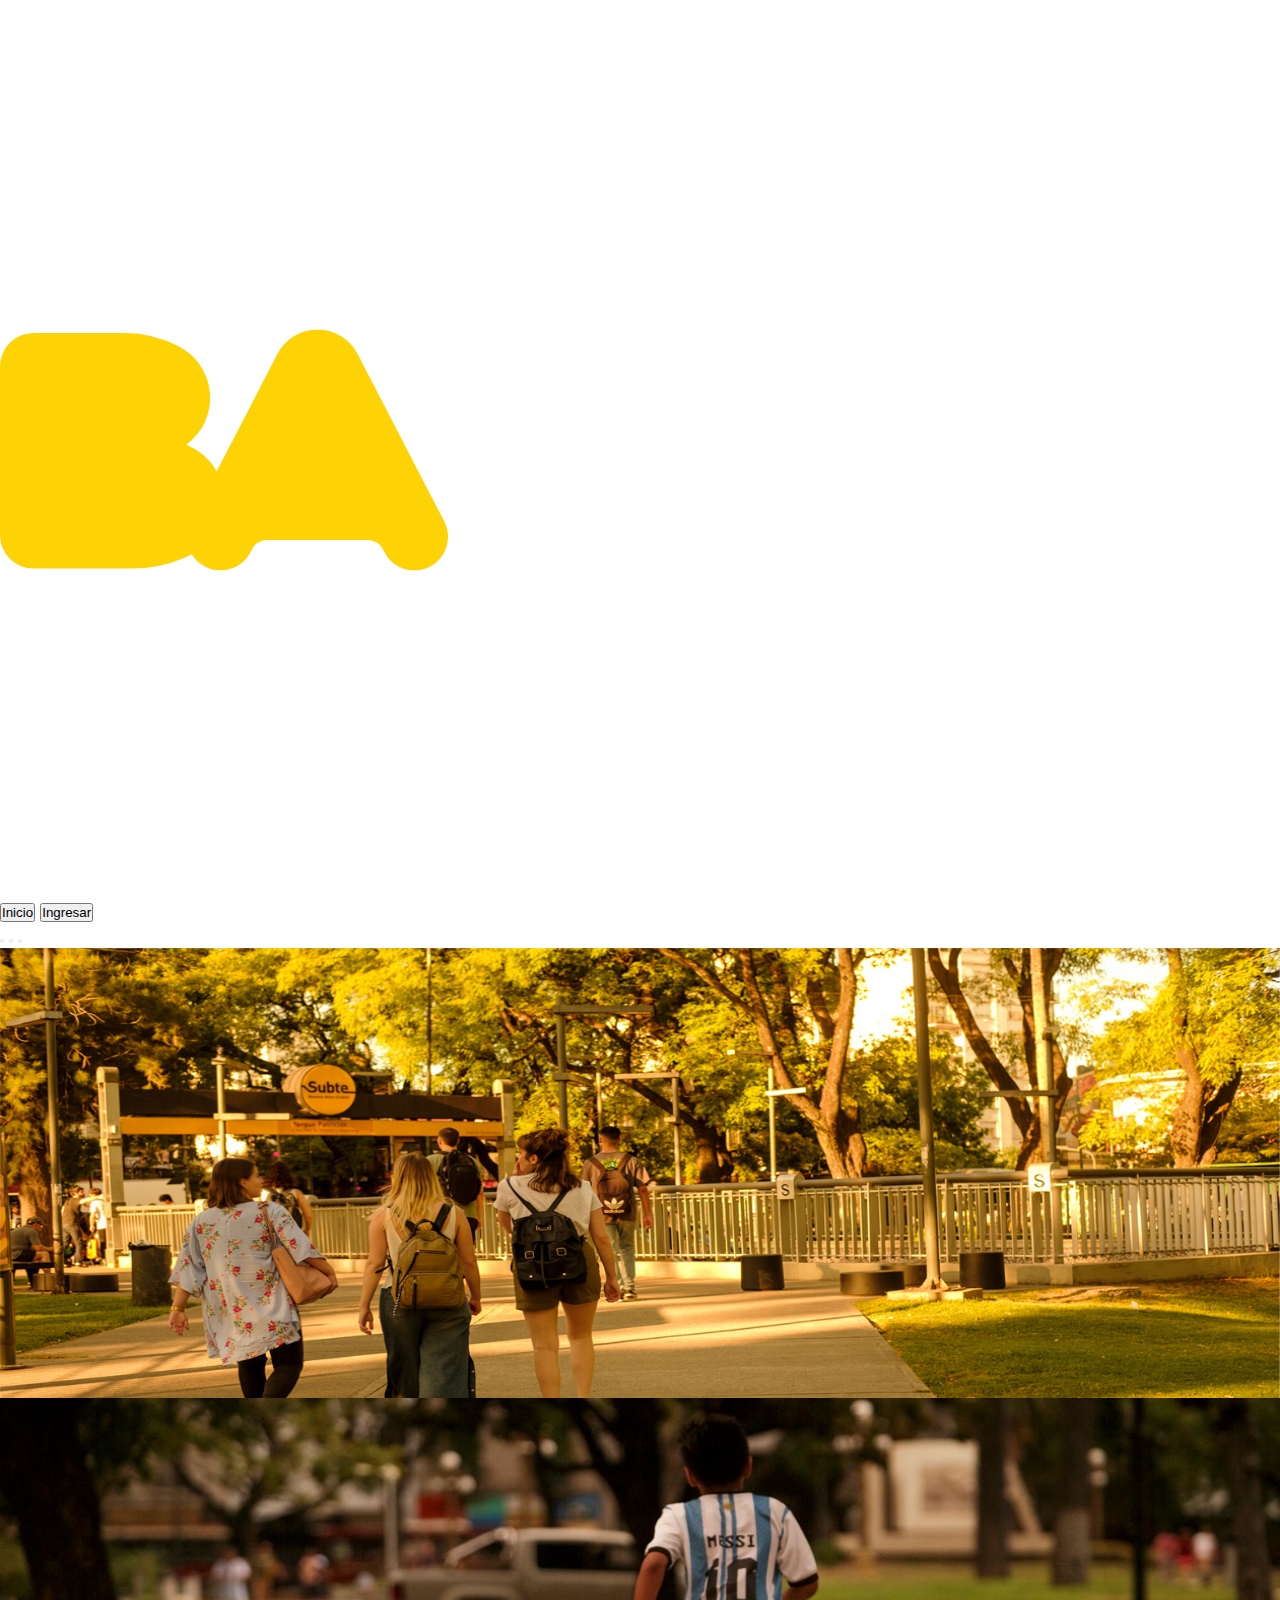
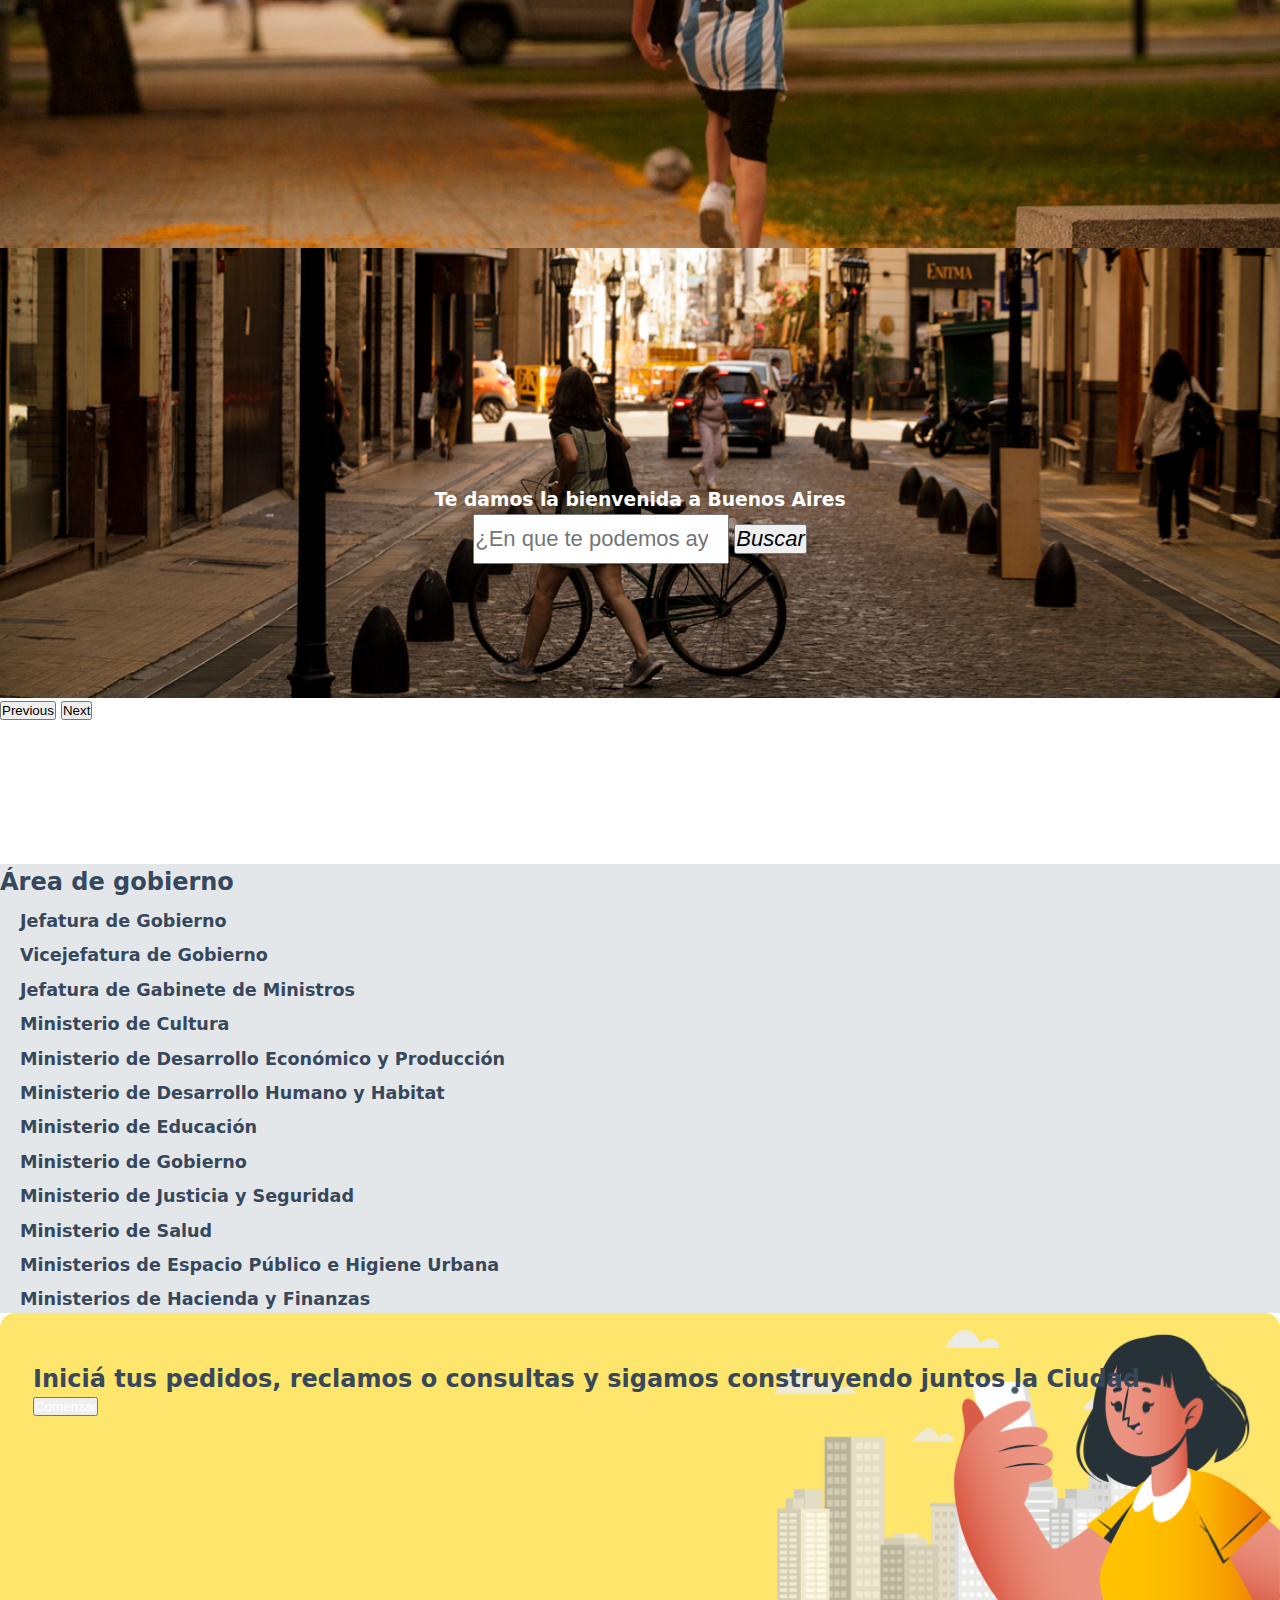
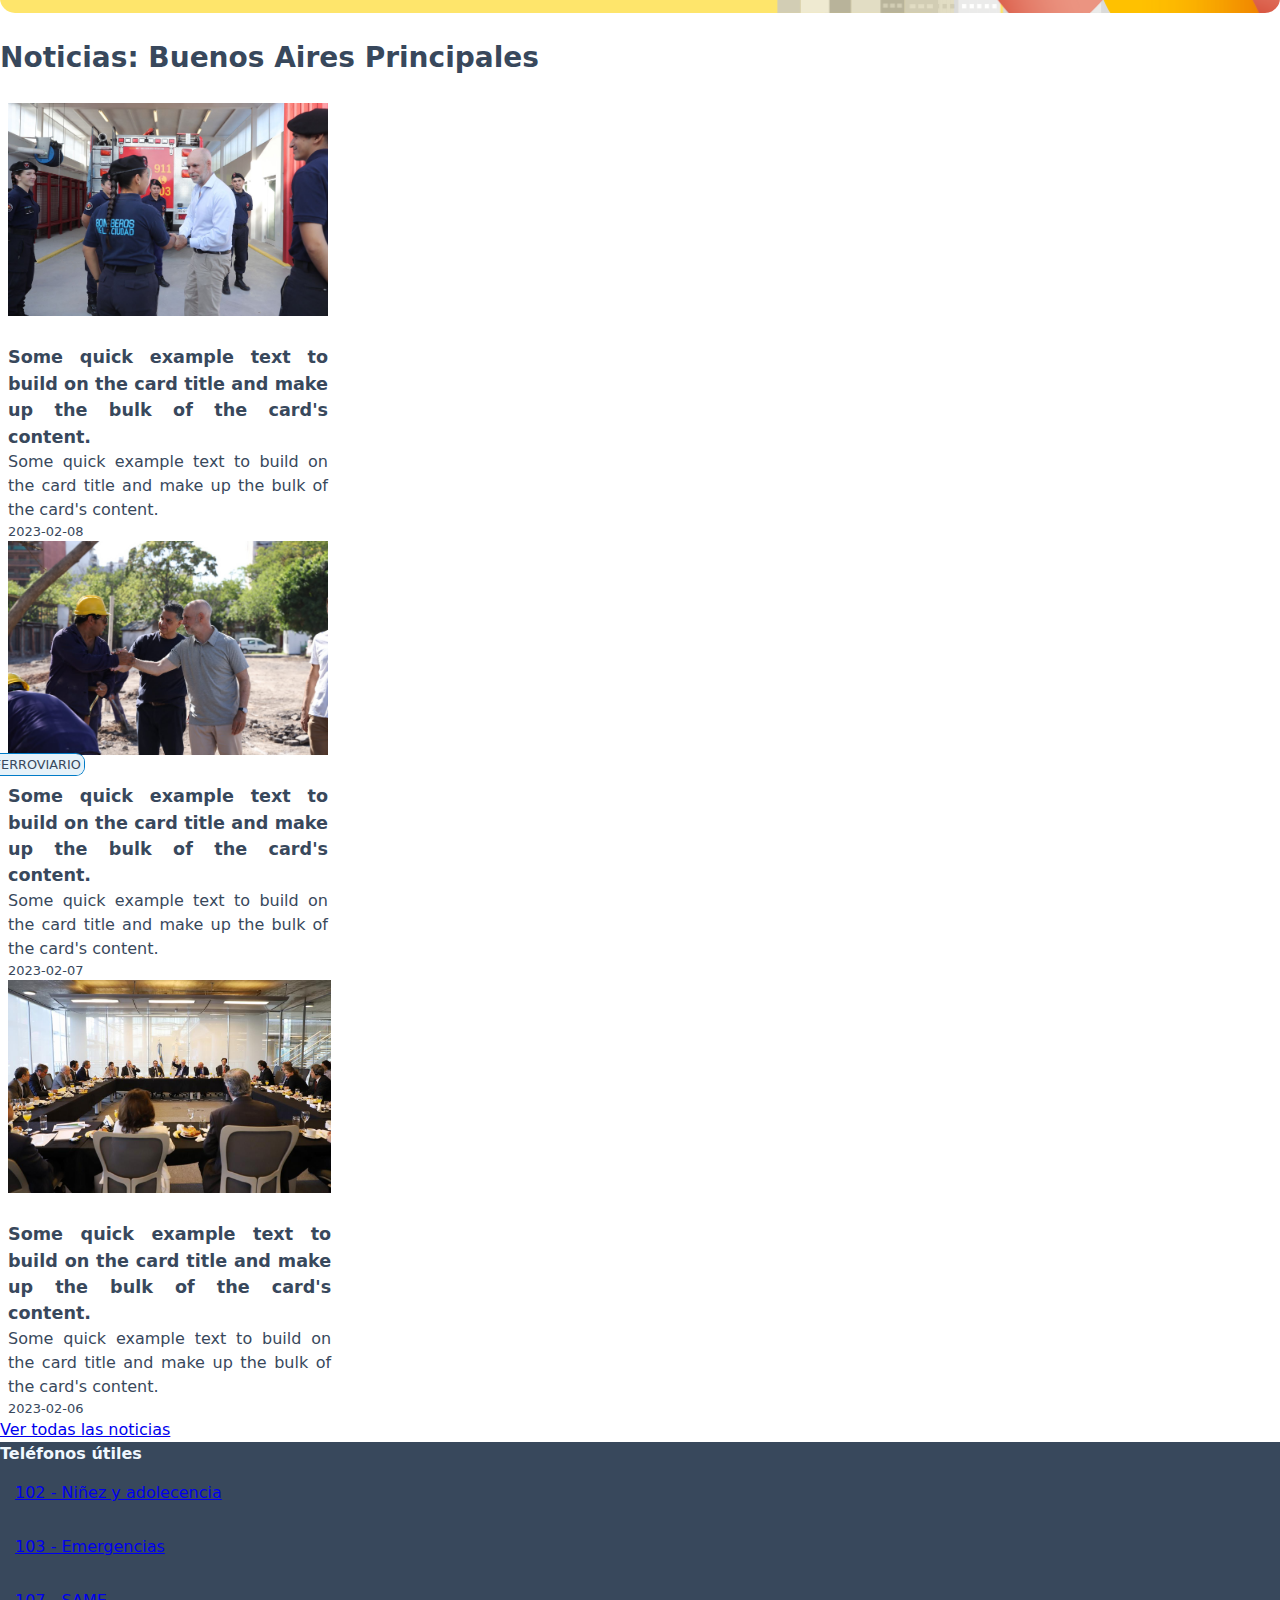
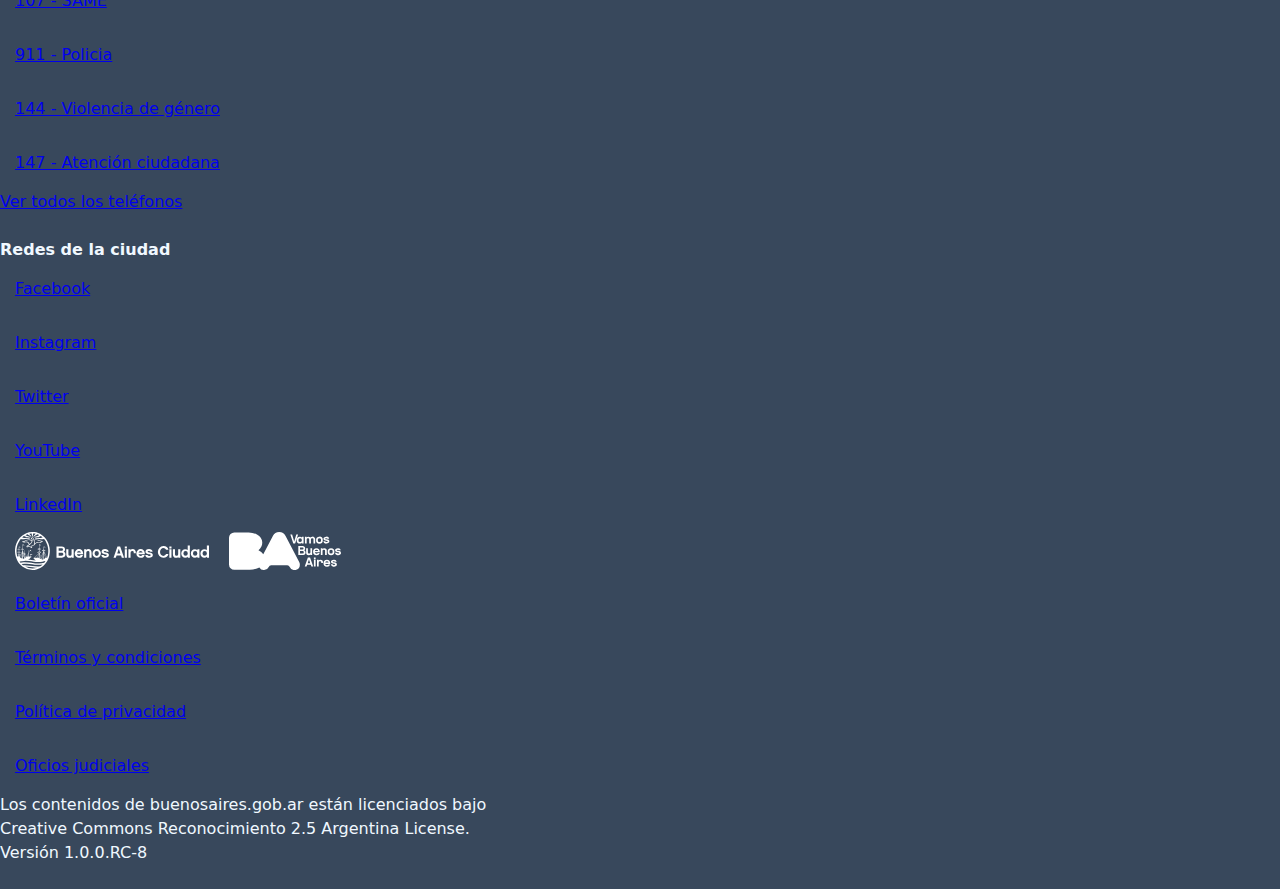
==== index.html @ ead06ec8 "TP GRUPAL" ====
<head>
  <meta charset="UTF-8">
  <meta http-equiv="X-UA-Compatible" content="IE=edge">
  <meta name="viewport" content="width=device-width, initial-scale=1.0">
  <link rel="icon" type="image/x-icon" href="img/favicon.ico">


  <link href="css/styles.css" rel="stylesheet">

  <title>Buenos Aires Ciudad</title>


  <link href="https://cdn.jsdelivr.net/npm/bootstrap@5.3.0-alpha1/dist/css/bootstrap.min.css" rel="stylesheet"
    integrity="sha384-GLhlTQ8iRABdZLl6O3oVMWSktQOp6b7In1Zl3/Jr59b6EGGoI1aFkw7cmDA6j6gD" crossorigin="anonymous">

  <header>
    <div class="box-slider-fotos">

    </div>
  </header>

<body>
  <section>
    <div>
      <!-- 1 - /* INICIO  NAV */  -->

      <nav class="navbar navbar-light bg-light">
        <a class="navbar-brand" href="#">
          <img src="img/BA-logo-color.svg" width="35%" height="100%" class="d-inline-block align-top" alt="">

        </a>
        <form class="form-inline">
          <button class="btn btn-primary" type="button">Inicio</button>
          <button class="btn btn-light" type="button">Ingresar</button>
        </form>
      </nav>


      <!-- 1 - /* FIN  NAV */  -->
    </div>
    <!-- 2 - /* INICIO  SLIDER */  -->
    <div id="encabezado">
      <!-- /* Inicio Logo */ -->
      <div id="myCarousel" class="carousel slide" data-bs-ride="carousel">
        <div class="carousel-indicators">
          <button type="button" data-bs-target="#myCarousel" data-bs-slide-to="0" class="active" aria-current="true"
            aria-label="Slide 1"></button>
          <button type="button" data-bs-target="#myCarousel" data-bs-slide-to="1" aria-label="Slide 2"></button>
          <button type="button" data-bs-target="#myCarousel" data-bs-slide-to="2" aria-label="Slide 3"></button>
        </div>
        <div class="carousel-inner">
          <div class="carousel-item active">

            <img class="bd-placeholder-img" width="100%" height="100%" src="./img/imagen_9.jpg" alt=""
              aria-hidden="true" focusable="false">
          </div>
          <div class="carousel-item">
            <img class="bd-placeholder-img" width="100%" height="100%" src="./img/imagen_11.jpg" alt=""
              aria-hidden="true" focusable="false">
          </div>
          <div class="carousel-item">
            <img class="bd-placeholder-img" width="100%" height="100%" src="./img/imagen_12.png" alt=""
              aria-hidden="true" focusable="false">
          </div>
        </div>
        <button class="carousel-control-prev" type="button" data-bs-target="#myCarousel" data-bs-slide="prev">
          <span class="carousel-control-prev-icon" aria-hidden="true"></span>
          <span class="visually-hidden">Previous</span>
        </button>
        <button class="carousel-control-next" type="button" data-bs-target="#myCarousel" data-bs-slide="next">
          <span class="carousel-control-next-icon" aria-hidden="true"></span>
          <span class="visually-hidden">Next</span>
        </button>
      </div>


      <!-- /* Fin Logo */ -->
      <!-- /* Inicio Buscador */ -->
      <div class="contenedor1" id="mostrar">
        <div class="col-md-5">
          <h3 style=" color:white">Te damos la bienvenida a Buenos Aires</h3>
          <div class="input-group">

            <input type="search" class="form-control rounded" style="font-size: 22px"
              placeholder="¿En que te podemos ayudar? " aria-label="Search" aria-describedby="search-addon" />
            <button style="font-size: 22px" id="search-button" type="button"
              class="btn btn-warning btn-rounded"><i>Buscar</i>
          </div>
        </div>

      </div>

      <!-- /* Fin Buscador */ -->
    </div>
  </section>
  <!-- 2 - /* FIN  SLIDER */  -->


  <!-- 3 - /* INICIO  TRAMITES */  -->
  <!-- 3 - /* FIN  TRAMITES */  -->


  <!-- 4 - /* INICIO area de gobierno */  -->


  <section id="area-de-gobierno">
    <div class="container py-5">
      <h2 class="mb-4">Área de gobierno</h2>
      <div class="row">
        <div class="col-md-6 col-lg-4 mb-3">
          <a class="card h-100 a_areadegobierno" href="https://buenosaires.gob.ar/jefedegobierno">
            <div class="card-body div_areadegobierno">
              <h4 class="card-title h4_areadegobierno">Jefatura de Gobierno</h4>
            </div>
          </a>
        </div>
        <div class="col-md-6 col-lg-4 mb-3">
          <a class="card h-100 a_areadegobierno">
            <div class="card-body div_areadegobierno">
              <h4 class="card-title h4_areadegobierno">Vicejefatura de Gobierno</h4>
            </div>
          </a>
        </div>
        <div class="col-md-6 col-lg-4 mb-3">
          <a class="card h-100 a_areadegobierno">
            <div class="card-body div_areadegobierno">
              <h4 class="card-title h4_areadegobierno">Jefatura de Gabinete de Ministros</h4>
            </div>
          </a>
        </div>
        <div class="col-md-6 col-lg-4 mb-3">
          <a class="card h-100 a_areadegobierno">
            <div class="card-body div_areadegobierno">
              <h4 class="card-title h4_areadegobierno">Ministerio de Cultura</h4>
            </div>
          </a>
        </div>
        <div class="col-md-6 col-lg-4 mb-3">
          <a class="card h-100 a_areadegobierno">
            <div class="card-body div_areadegobierno">
              <h4 class="card-title h4_areadegobierno">Ministerio de Desarrollo Económico y Producción</h4>
            </div>
          </a>
        </div>
        <div class="col-md-6 col-lg-4 mb-3">
          <a class="card h-100 a_areadegobierno">
            <div class="card-body div_areadegobierno">
              <h4 class="card-title h4_areadegobierno">Ministerio de Desarrollo Humano y Habitat</h4>
            </div>
          </a>
        </div>
        <div class="col-md-6 col-lg-4 mb-3">
          <a class="card h-100 a_areadegobierno">
            <div class="card-body div_areadegobierno">
              <h4 class="card-title h4_areadegobierno">Ministerio de Educación</h4>
            </div>
          </a>
        </div>
        <div class="col-md-6 col-lg-4 mb-3">
          <a class="card h-100 a_areadegobierno">
            <div class="card-body div_areadegobierno">
              <h4 class="card-title h4_areadegobierno">Ministerio de Gobierno</h4>
            </div>
          </a>
        </div>
        <div class="col-md-6 col-lg-4 mb-3">
          <a class="card h-100 a_areadegobierno">
            <div class="card-body div_areadegobierno">
              <h4 class="card-title h4_areadegobierno">Ministerio de Justicia y Seguridad</h4>
            </div>
          </a>
        </div>
        <div class="col-md-6 col-lg-4 mb-3">
          <a class="card h-100 a_areadegobierno">
            <div class="card-body div_areadegobierno">
              <h4 class="card-title h4_areadegobierno">Ministerio de Salud</h4>
            </div>
          </a>
        </div>
        <div class="col-md-6 col-lg-4 mb-3">
          <a class="card h-100 a_areadegobierno">
            <div class="card-body div_areadegobierno">
              <h4 class="card-title h4_areadegobierno">Ministerios de Espacio Público e Higiene Urbana</h4>
            </div>
          </a>
        </div>
        <div class="col-md-6 col-lg-4 mb-3">
          <a class="card h-100 a_areadegobierno">
            <div class="card-body div_areadegobierno">
              <h4 class="card-title h4_areadegobierno">Ministerios de Hacienda y Finanzas</h4>
            </div>
          </a>
        </div>
      </div>
    </div>
  </section>

  <!-- 4 - /* FIN area de gobierno */  -->


  <!-- 5 - /* INICIO  Publicidad */  -->
  <section class="bg-white">

    <div class="container-md py-5 container-fluid container-lg container-ms container-xl">

      <div class="publiciddad_banner">
        <div class="publiciddad_row">
          <div class="col-lg-6">

            <h2 class="mb-4">Iniciá tus pedidos, reclamos o consultas y sigamos construyendo juntos la Ciudad</h2>
            <div class="col-sm-2">
              <button class="btn btn-secondary btn-lg"><a class="publicidad_a" _ngcontent-qyy-c17=""
                  href="https://gestioncolaborativa.buenosaires.gob.ar/prestaciones"
                  rel="noopener noreferrer">Comenzar</a></button>

            </div>
          </div>


          <div></div>

        </div>

      </div>
    </div>

  </section>
  <!-- 5 - /* FIN  Publicidad */  -->

  <!-- 6 - /* INICIO  NOTICIAS */  -->
  <section>
    <div class="container text-center">
      <h2 class="title-noticia">Noticias: Buenos Aires Principales</h2>
      <div class="row align-items-start">
        <div class="card" style="width: 20rem;">
          <img src="./img/img1.jpeg" class="card-img-top" alt="...">
          <div class="card-body ">
            <span class="span">seguridad</span>
            <h4 class="card-title">Some quick example text to build on the card title and make up the bulk of the card's
              content.</h4>
            <p class="card-text">Some quick example text to build on the card title and make up the bulk of the card's
              content.</p>
            <div class="card-footer">
              2023-02-08
            </div>
          </div>
        </div>

        <div class="card" style="width: 20rem;">
          <img src="./img/img2.jpeg" class="card-img-top" alt="...">
          <div class="card-body">
            <span class="span parque">parque ferroviario</span>
            <h4 class="card-title">Some quick example text to build on the card title and make up the bulk of the card's
              content.</h4>
            <p class="card-text">Some quick example text to build on the card title and make up the bulk of the card's
              content.</p>
            <div class="card-footer">
              2023-02-07
            </div>
          </div>
        </div>

        <div class="card" style="width: 20.2rem;">
          <img src="./img/img3.jpeg" class="card-img-top" alt="...">
          <div class="card-body">
            <span class="span">actividades</span>
            <h4 class="card-title">Some quick example text to build on the card title and make up the bulk of the card's
              content.</h4>
            <p class="card-text">Some quick example text to build on the card title and make up the bulk of the card's
              content.</p>
            <div class="card-footer">
              2023-02-06
            </div>
          </div>
        </div>
        <a href="http://">Ver todas las noticias</a>
      </div>
    </div>

  </section>
  <!-- 6 - /* FIN  NOTICIAS */  -->

  <!-- 7 - /* INICIO  FOOTER */  -->

  <footer>
    <div class="footer">
      <section>
        <div class="container-fluid">
          <div class="row">
            <div class="col-xs-12 col-md-6 col-lg-4">
              <h4>Teléfonos útiles</h4>
            </div>
          </div>
          <nav aria-label="breadcrumb">
            <ol class="breadcrumb">
              <li class="breadcrumb-divider: none ;"><a href="#">102 - Niñez y adolecencia</a></li>
              <li class="breadcrumb-divider: none ;"><a href="#">103 - Emergencias</a></li>
              <li class="breadcrumb-divider: none ;"><a href="#">107 - SAME</a></li>
              <li class="breadcrumb-divider: none ;"><a href="#">911 - Policia</a></li>
              <li class="breadcrumb-divider: none ;"><a href="#">144 - Violencia de género</a></li>
              <li class="breadcrumb-divider: none ;"><a href="#">147 - Atención ciudadana</a></li>
            </ol>
          </nav>
          <a href="/inicio/telefonos"> Ver todos los teléfonos </a>
      </section><br>
      <section>
        <div class="container-fluid">
          <div class="row">
            <div class="col-xs-12 col-md-6 col-lg-4">
              <h4>Redes de la ciudad</h4>
            </div>
          </div>

          <ul class="list-inline">
            <li class="list-inline-item"><a class="ml-1" href="https://www.facebook.com/GCBA">Facebook</a></li>
            <li class="list-inline-item"><a class="ml-1" href="https://www.instagram.com/buenosaires">Instagram</a></li>
            <li class="list-inline-item"><a class="ml-1" href="https://twitter.com/gcba">Twitter</a></li>
            <li class="list-inline-item"><a class="ml-1" href="https://www.youtube.com/user/GCBA">YouTube</a></li>
            <li class="list-inline-item"><a class="ml-1"
                href="https://ar.linkedin.com/company/gobierno-de-la-ciudad-de-buenos-aires">LinkedIn</a></li>
          </ul>
      </section>

      <section>
        <div class="row align-items-center">
          <div class="col-12 col-md-5 col-xl-4 mb-4 mb-md-0">
            <img src="./img/ciudad-ba-logo2.svg" class="BAciudad" height="38">
            <img src="./img/vamos-ba-logo2.svg" class="BAciudad" height="38">
          </div>

          <div class="col-12 col-md-7 col-xl-8">
            <ul class="list-inline">
              <li class="list-inline-item"><a href="https://boletinoficial.buenosaires.gob.ar"> Boletín oficial</a></li>
              <li class="list-inline-item"><a href="/inicio/terminos-y-condiciones"> Términos y condiciones</a></li>
              <li class="list-inline-item"><a href="/inicio/privacidad"> Política de privacidad</a></li>
              <li class="list-inline-item"><a href="https://www.buenosaires.gob.ar/oficiosjudiciales"> Oficios
                  judiciales</a></li>
            </ul>
          </div>
        </div>
      </section>

      <section>
        <div class="container-fluid">
          <div class="row">
            <div class="footer-license-text">
              <div> Los contenidos de buenosaires.gob.ar están licenciados bajo <br class="d-none d-sm-inline">
                Creative Commons Reconocimiento 2.5 Argentina
                License. </div>
              <div class="mt-3 text-muted">Versión 1.0.0.RC-8</div>
            </div>
          </div>
        </div><br>
      </section>
    </div>

  </footer>
  <!-- 7 - /* FIN  FOOTER */  -->


  <script src="https://cdn.jsdelivr.net/npm/bootstrap@5.3.0-alpha1/dist/js/bootstrap.bundle.min.js"
    integrity="sha384-w76AqPfDkMBDXo30jS1Sgez6pr3x5MlQ1ZAGC+nuZB+EYdgRZgiwxhTBTkF7CXvN"
    crossorigin="anonymous"></script>
</body>



</html>
---- css/styles.css ----
*{
    box-sizing: border-box;
    padding: 0;
    margin: 0;
}
  
.contenedor-slider{
    top: 0px;
	left: 0px;
	right: 0px;
	bottom: 0px;
	margin: -230px;

}

.contenedor{
	
	
	position: fixed;
	width: 85%;
	height: auto;;
	margin: -280px auto;
    right: -15%;
	top: 0px;
	
    
}

.contenedor1{
position: relative;
top: -300;
  text-align: -webkit-center;
}






input{
    width: 20%;
    height: 50px;
    
    
}

.caja1{
	right: 0;
	bottom: 0;
	
}

.caja2{
	right: 0;
	
}

.caja3{
	
	top: 0;
}

.caja4{
	
	bottom: 0;

}


.caja5{
	
	top: 0;
	left: 0;
	right: 0;
	bottom: 0;
	margin: auto;
}

#area-de-gobierno {
  color: rgb(56, 72, 92);
  background-color: #cfd7db96;
}

.box_area_de_gobierno {
  position: relative;
  width: 85%;
  height: auto;
  ;
  margin: -280px auto;
  right: -15%;
}

.a_areadegobierno {
  text-decoration: none;
  border-radius: 15px;
  border-color: aliceblue;
}

.h4_areadegobierno {
  margin-left: 20px;
  color: rgb(56, 72, 92);
}

.div_areadegobiernoard-body {
  min-height: 1px;
  flex: 1 1 auto;
}
.logo_nav {
  width: 10vw;
  padding: 10px;
  margin: 10px;
}

.contenedor_nav {
  display: flex;
  flex-direction: row;
  height: 15vh;
  align-items: baseline;
}

.imglogo_nav {
  width: 12rem;
}

.botones_nav {
  padding: 20px;
    padding-bottom: 10px;
    padding-top: 3px;
    margin: 20px;
    margin-bottom: 10px;
    width: 65rem;
    display: flex;
    justify-content: flex-end;
    position: relative;
    top:2px;
}

body {

  margin: 0;
  font-family: Open Sans, system-ui, -apple-system, Segoe UI, Roboto, Helvetica Neue, Arial, Noto Sans, sans-serif, "Apple Color Emoji", "Segoe UI Emoji", Segoe UI Symbol, "Noto Color Emoji";
  font-size: 1rem;
  font-weight: 400;
  line-height: 1.5;
  color: #38485c;
  text-align: left;
}

.publiciddad_banner {
  background: url(../img/reclamosBanner.png) #fee56b no-repeat bottom right/contain;
  border-radius: 15px;
  width: 100%;
  height: 300px;
  padding: 3em;

}

.publiciddad_row {

  margin-left: -15px !important;
  margin-right: -15px !important;
  display: flex;
  flex-wrap: wrap;
  flex-direction: row;
}

.publicidad_a {
  text-decoration: none !important;
  color: white !important;
}

/* GLOBAL STYLES
-------------------------------------------------- */
/* Padding below the footer and lighter body text */


img {
  max-width:100%;
  
}

/* CUSTOMIZE THE CAROUSEL
-------------------------------------------------- */

/* Carousel base class */
.carousel {
  margin-bottom: 4rem;
}

/* Since positioning the image, we need to help out the caption */
.carousel-caption {
  bottom: 3rem;
  z-index: 10;
}

/* Declare heights because of positioning of img element */
.carousel-item {


  width: 100%;
  height: 450px;

  object-fit: fill;



}


/* Featurettes
------------------------- */

.featurette-divider {
  margin: 5rem 0;
  /* Space out the Bootstrap <hr> more */
}


/* RESPONSIVE CSS
-------------------------------------------------- */

@media (min-width: 40em) {

  /* Bump up size of carousel content */
  .carousel-caption p {
    margin-bottom: 1.25rem;
    font-size: 1.25rem;
    line-height: 1.4;
  }

  .featurette-heading {
    font-size: 50px;
  }
}

@media (min-width: 62em) {
  .featurette-heading {
    margin-top: 7rem;
  }
}

.card-title {
  text-align: justify;
  font-size: 1.1rem;
  font-weight: 600;
  margin-top: 0.5rem;
}

.card-text {
  text-align: justify;
  font-size: 1.rem;

}

.card-footer {
  text-align: start;
}

.card {
  padding: 0 !important;
  margin: 0 0.5rem;
}

.card-footer {
  background-color: none !important;
  font-size: 81.25% !important;
  padding: 0 !important;
}

.span {
  text-decoration: none;
  text-transform: uppercase;
  min-height: 22px;
  line-height: 1.6;
  color: #38485c !important;
  background-color: #e6f2f9 !important;
  box-shadow: 0 0 0 1px #007bc7;
  white-space: nowrap;
  vertical-align: baseline;
  border-radius: .5rem;
  padding: 0.2rem;
  font-size: .8rem;
  position: relative;
  right: 6.4rem;
}

.span.parque {
  right: 4.6rem;
}

.title-noticia {
  font-size: 1.75rem;
  margin-bottom: 1.5rem !important;
  margin-top: 1.5rem !important;
  text-align: start;
}

a {
  text-align: left;
  margin-top: 1.2rem !important;
}

li {
  padding: 15px;
}

.footer {
  background-color: #38485c;
  color: aliceblue;

}

.BAciudad {
  margin-left: 15px;
}
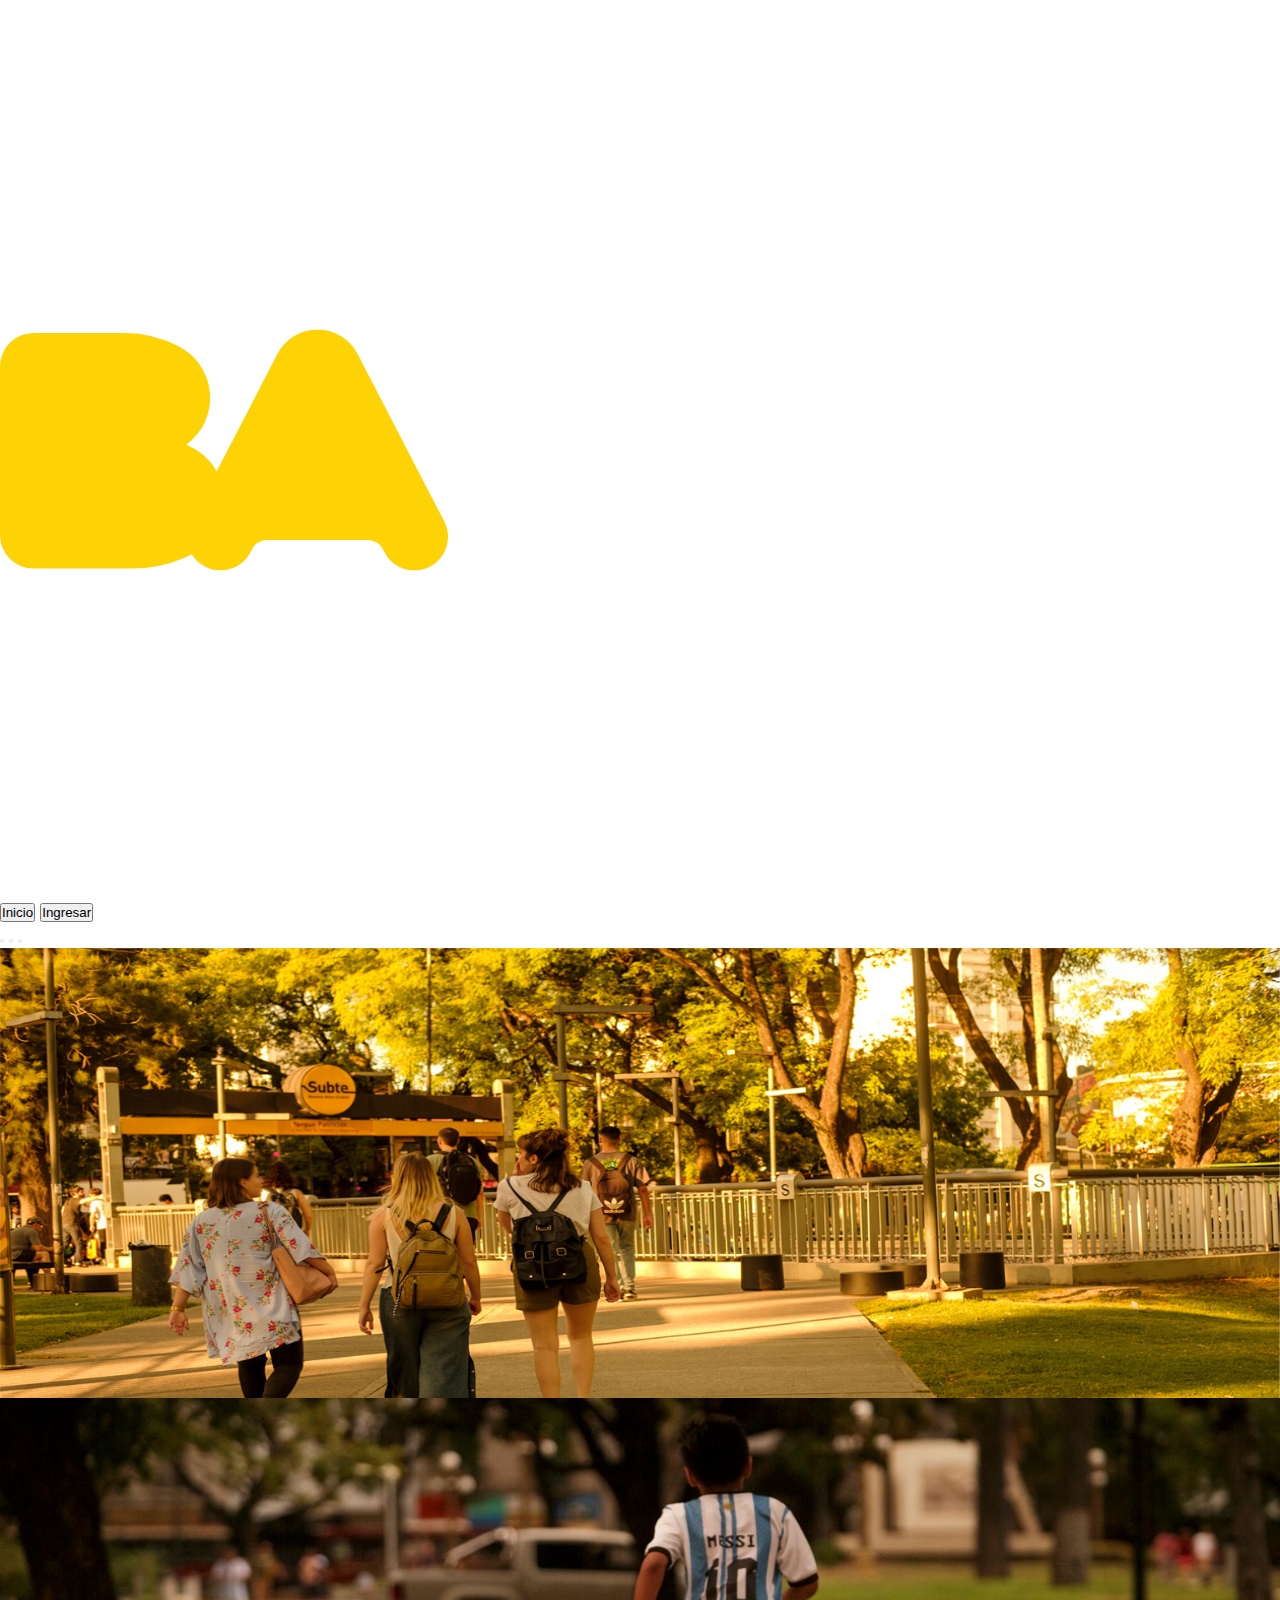
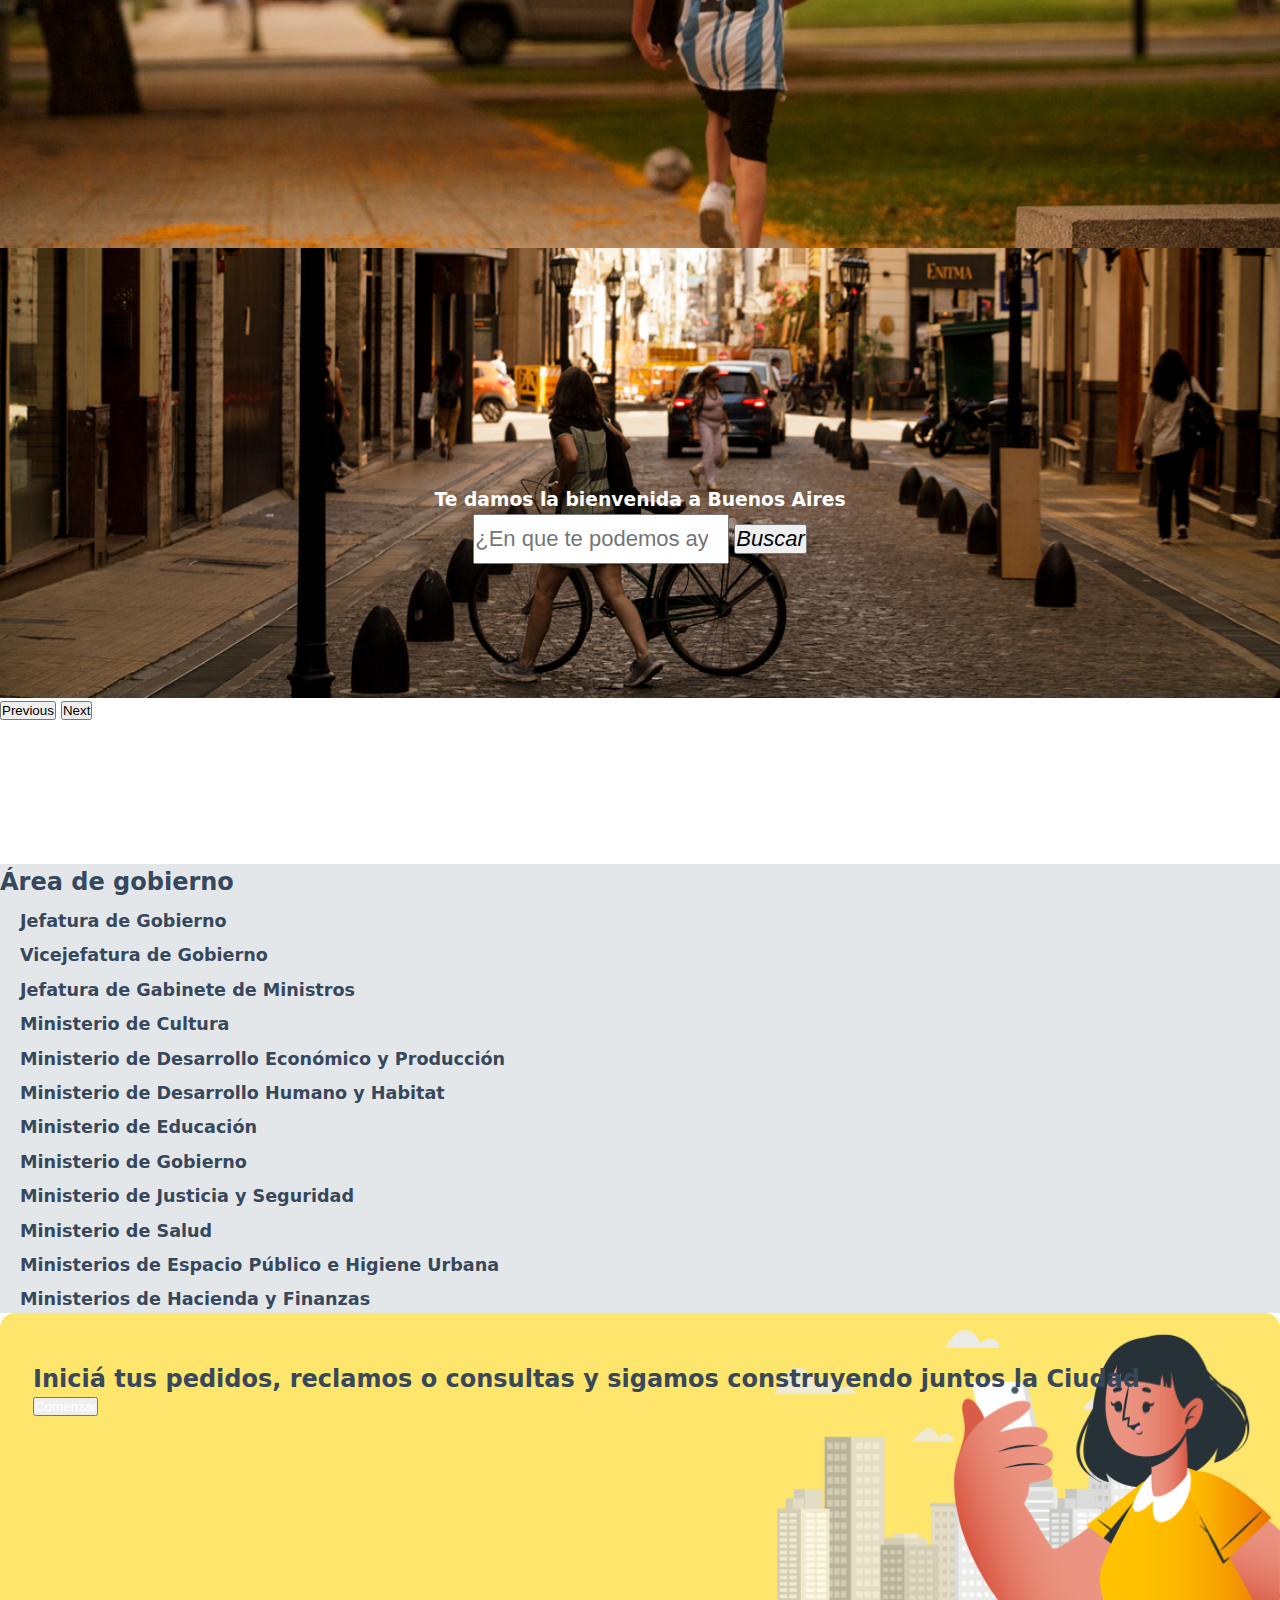
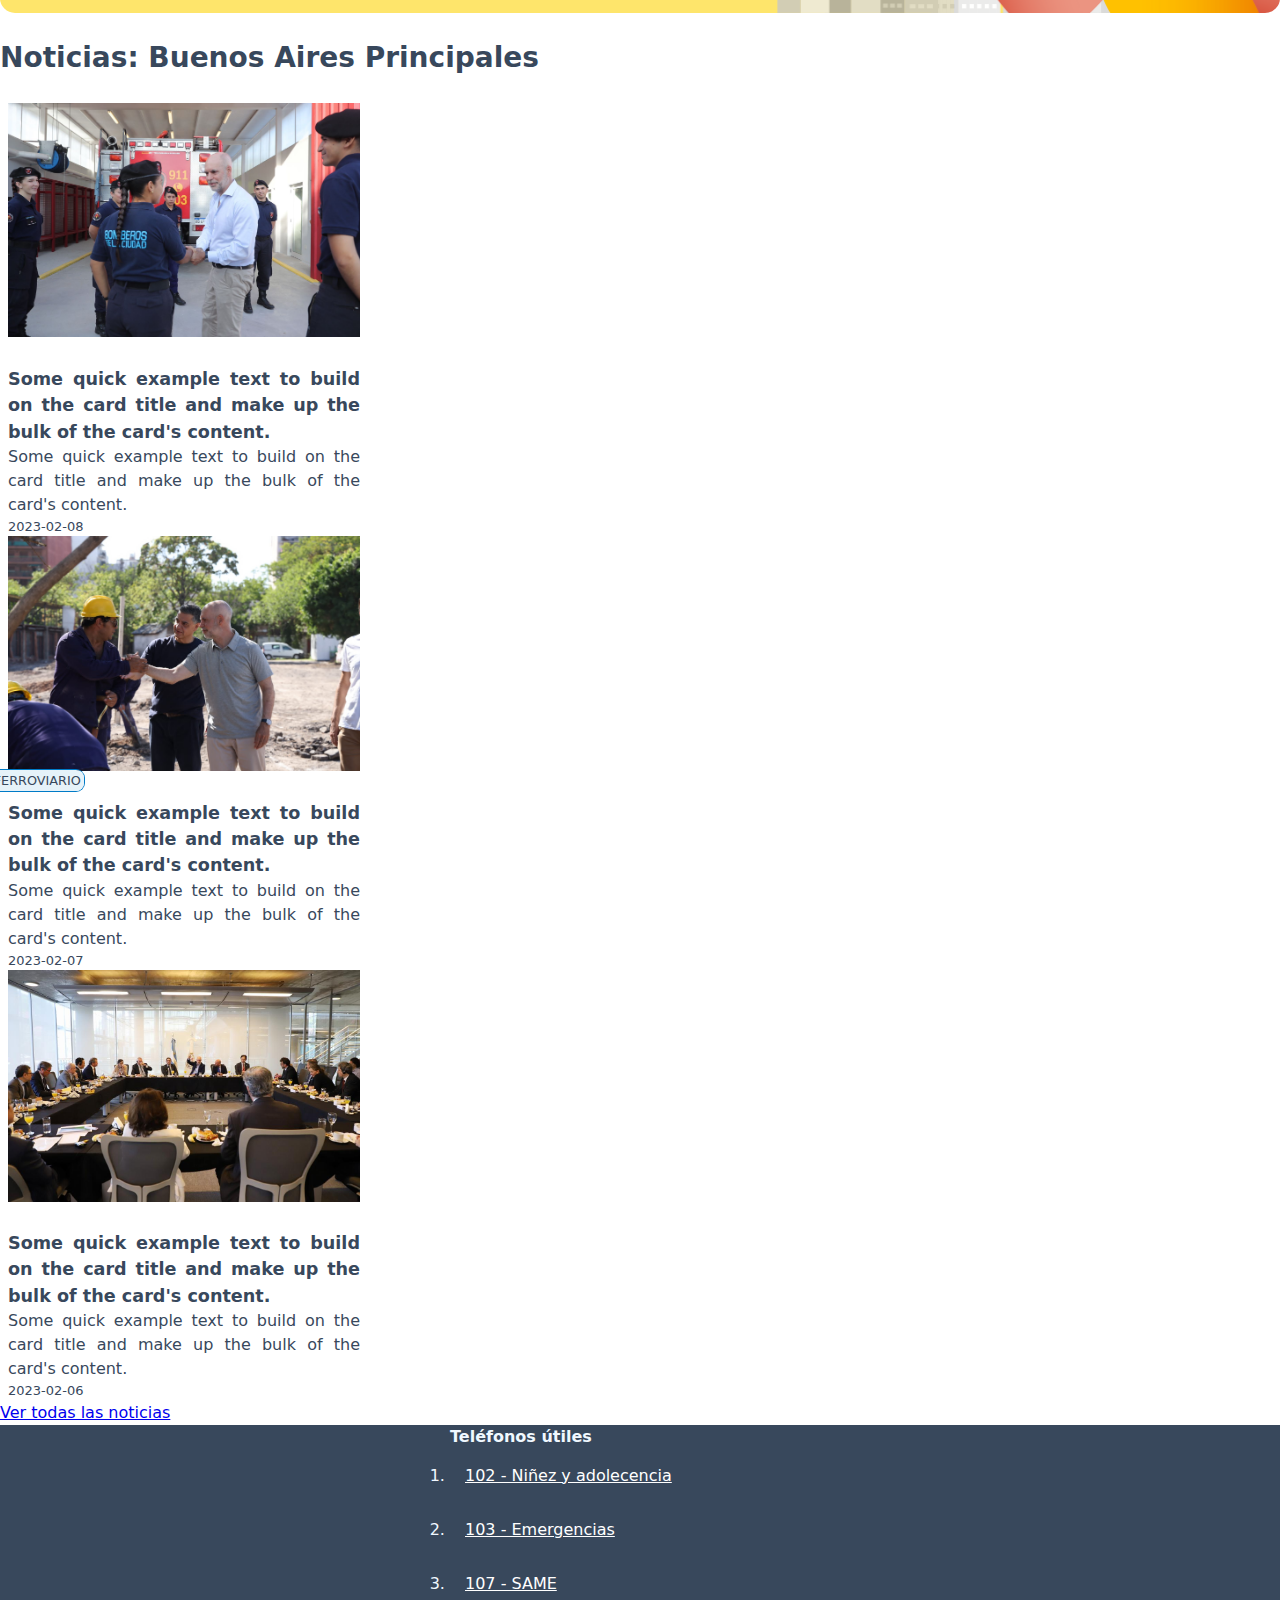
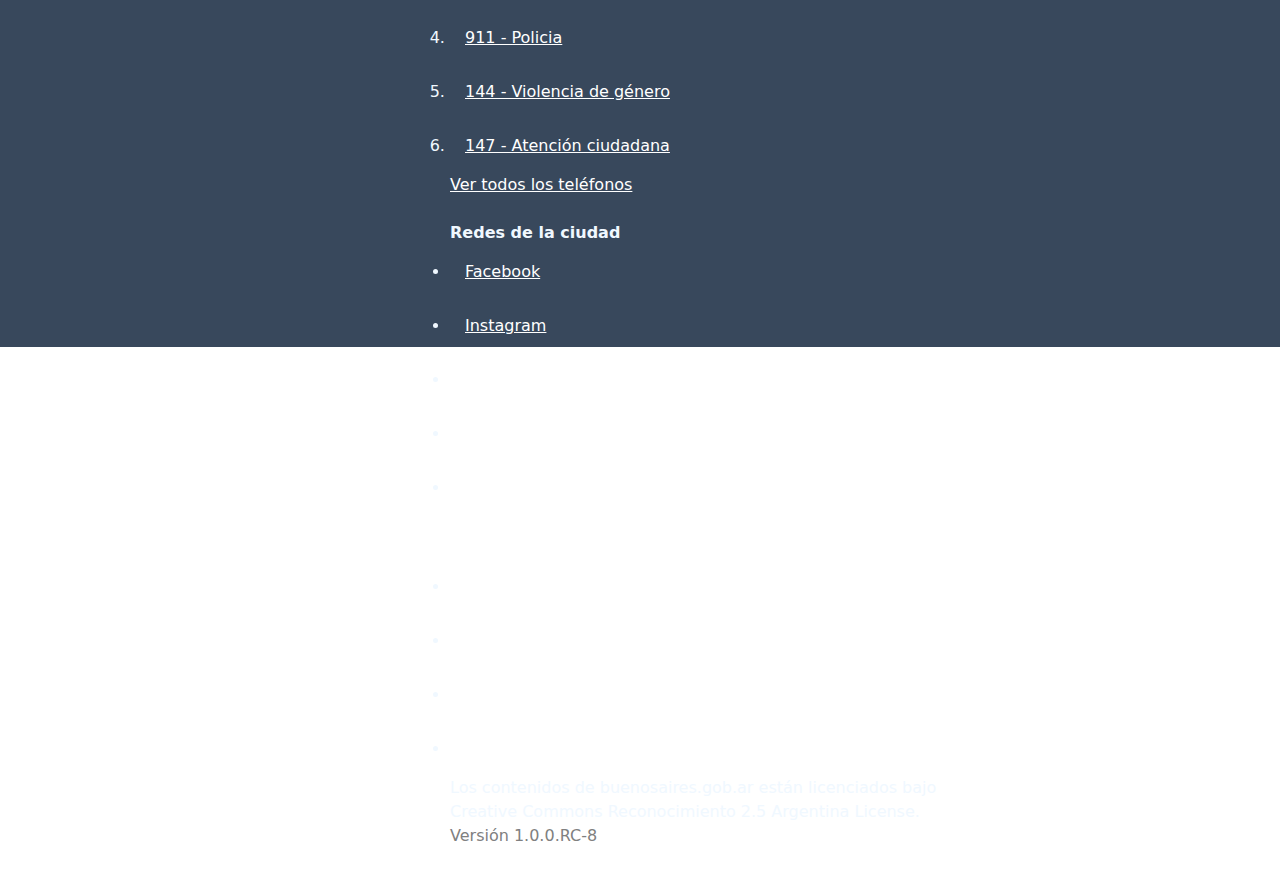
==== commit fbfb001d: "ACT" ====
--- a/index.html
+++ b/index.html
@@ -229,10 +229,11 @@
 
   <!-- 6 - /* INICIO  NOTICIAS */  -->
   <section>
+  
     <div class="container text-center">
       <h2 class="title-noticia">Noticias: Buenos Aires Principales</h2>
       <div class="row align-items-start">
-        <div class="card" style="width: 20rem;">
+        <div class="card" style="width: 22rem;">
           <img src="./img/img1.jpeg" class="card-img-top" alt="...">
           <div class="card-body ">
             <span class="span">seguridad</span>
@@ -246,7 +247,7 @@
           </div>
         </div>
 
-        <div class="card" style="width: 20rem;">
+        <div class="card" style="width: 22rem;">
           <img src="./img/img2.jpeg" class="card-img-top" alt="...">
           <div class="card-body">
             <span class="span parque">parque ferroviario</span>
@@ -260,7 +261,7 @@
           </div>
         </div>
 
-        <div class="card" style="width: 20.2rem;">
+        <div class="card" style="width: 22rem;">
           <img src="./img/img3.jpeg" class="card-img-top" alt="...">
           <div class="card-body">
             <span class="span">actividades</span>
@@ -283,6 +284,7 @@
   <!-- 7 - /* INICIO  FOOTER */  -->
 
   <footer>
+    <div class="footerPadre">
     <div class="footer">
       <section>
         <div class="container-fluid">
@@ -301,7 +303,7 @@
               <li class="breadcrumb-divider: none ;"><a href="#">147 - Atención ciudadana</a></li>
             </ol>
           </nav>
-          <a href="/inicio/telefonos"> Ver todos los teléfonos </a>
+          <a style="color:white" href="#"> Ver todos los teléfonos </a>
       </section><br>
       <section>
         <div class="container-fluid">
@@ -347,7 +349,7 @@
               <div> Los contenidos de buenosaires.gob.ar están licenciados bajo <br class="d-none d-sm-inline">
                 Creative Commons Reconocimiento 2.5 Argentina
                 License. </div>
-              <div class="mt-3 text-muted">Versión 1.0.0.RC-8</div>
+              <div style="color: grey">Versión 1.0.0.RC-8</div>
             </div>
           </div>
         </div><br>
@@ -355,6 +357,7 @@
     </div>
 
   </footer>
+</div>
   <!-- 7 - /* FIN  FOOTER */  -->
 
 
--- a/css/styles.css
+++ b/css/styles.css
@@ -34,9 +34,6 @@
 
 
 
-
-
-
 input{
     width: 20%;
     height: 50px;
@@ -44,37 +41,6 @@
     
 }
 
-.caja1{
-	right: 0;
-	bottom: 0;
-	
-}
-
-.caja2{
-	right: 0;
-	
-}
-
-.caja3{
-	
-	top: 0;
-}
-
-.caja4{
-	
-	bottom: 0;
-
-}
-
-
-.caja5{
-	
-	top: 0;
-	left: 0;
-	right: 0;
-	bottom: 0;
-	margin: auto;
-}
 
 #area-de-gobierno {
   color: rgb(56, 72, 92);
@@ -105,35 +71,9 @@
   min-height: 1px;
   flex: 1 1 auto;
 }
-.logo_nav {
-  width: 10vw;
-  padding: 10px;
-  margin: 10px;
-}
-
-.contenedor_nav {
-  display: flex;
-  flex-direction: row;
-  height: 15vh;
-  align-items: baseline;
-}
-
-.imglogo_nav {
-  width: 12rem;
-}
-
-.botones_nav {
-  padding: 20px;
-    padding-bottom: 10px;
-    padding-top: 3px;
-    margin: 20px;
-    margin-bottom: 10px;
-    width: 65rem;
-    display: flex;
-    justify-content: flex-end;
-    position: relative;
-    top:2px;
-}
+
+
+
 
 body {
 
@@ -304,12 +244,35 @@
   padding: 15px;
 }
 
+
+.footerPadre {
+  background-color:#38485c;
+  
+  
+  position: relative; /*cambia este valor a static para ver la diferencia*/
+  width: 100%;
+  height: 58%;
+  
+
+}
 .footer {
+  position: relative; /*cambia este valor a static para ver la diferencia*/
+  width: 50%;
+  height: 100%;
   background-color: #38485c;
   color: aliceblue;
-
-}
+  
+  text-align: left;
+  top: 0px;
+  right: -450px;
+  
+}
+
+li a{
+  color: white;
+  }
+   
 
 .BAciudad {
   margin-left: 15px;
-}+}
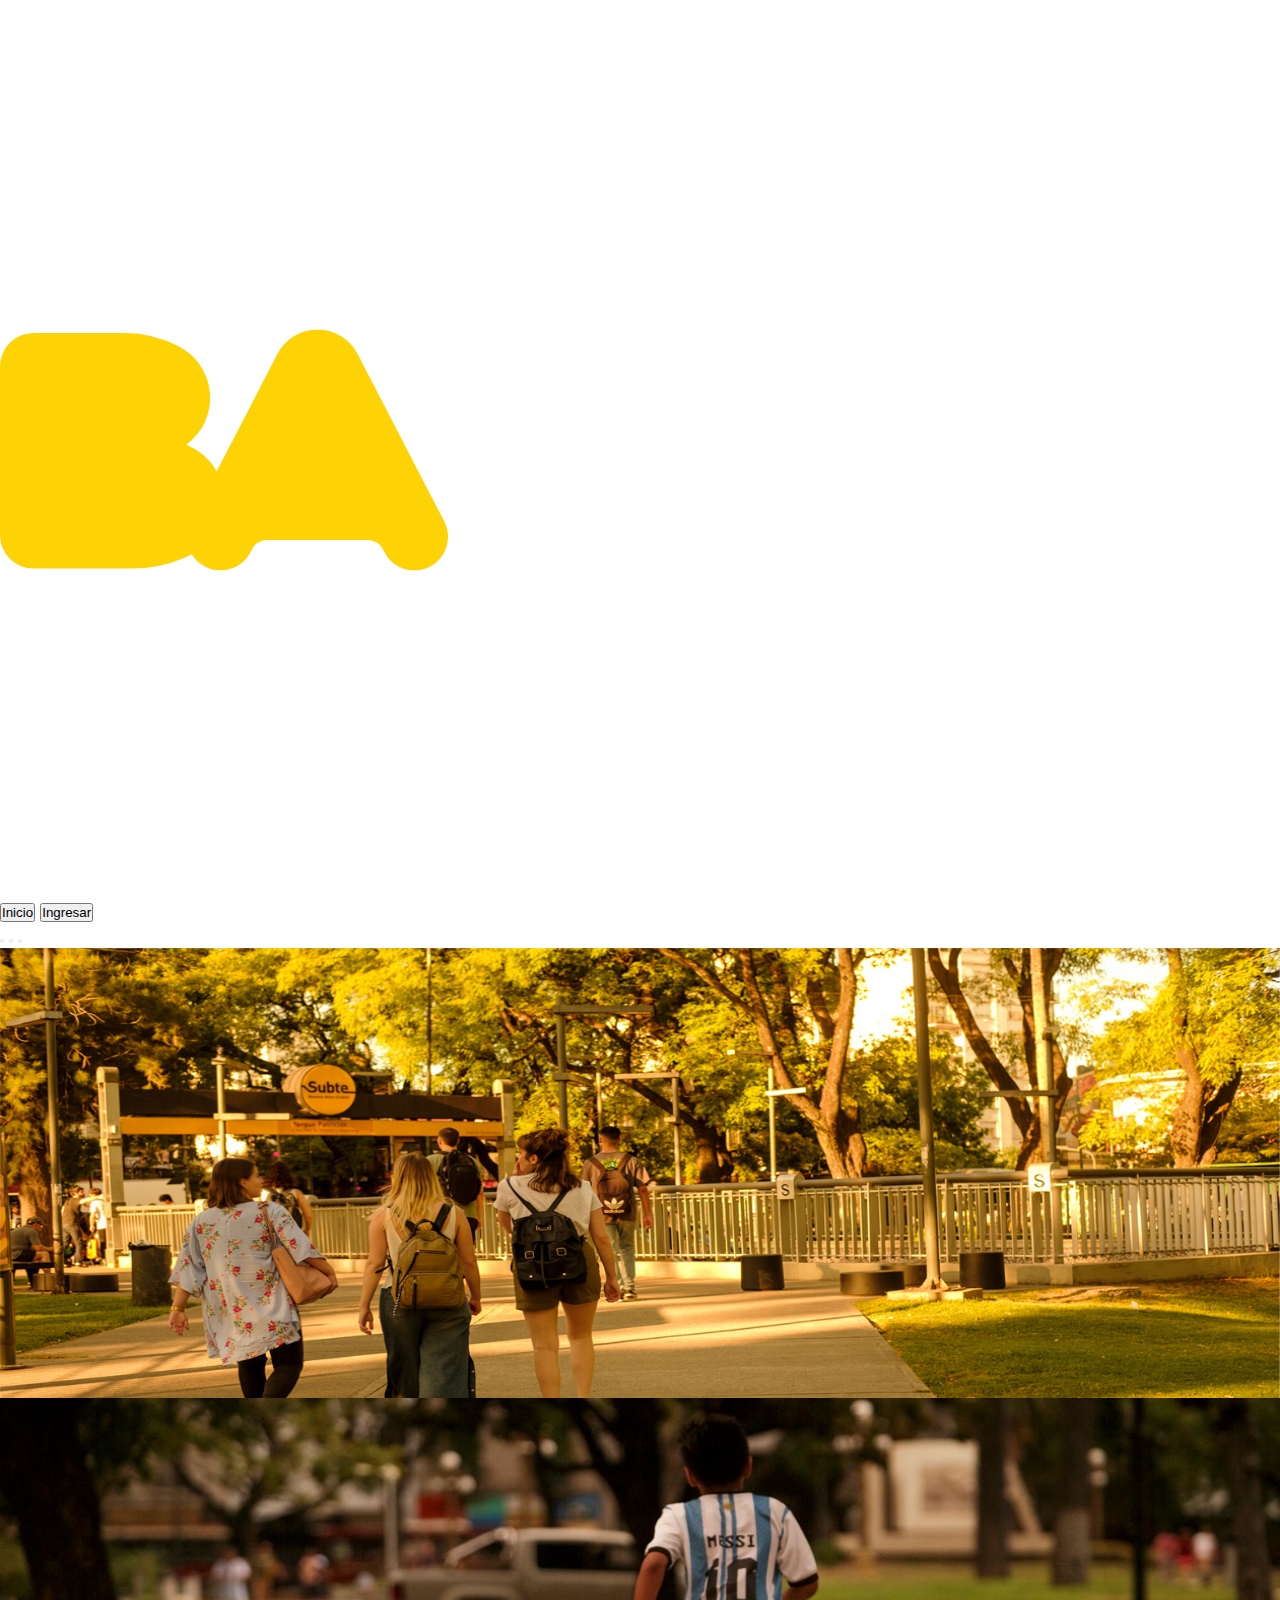
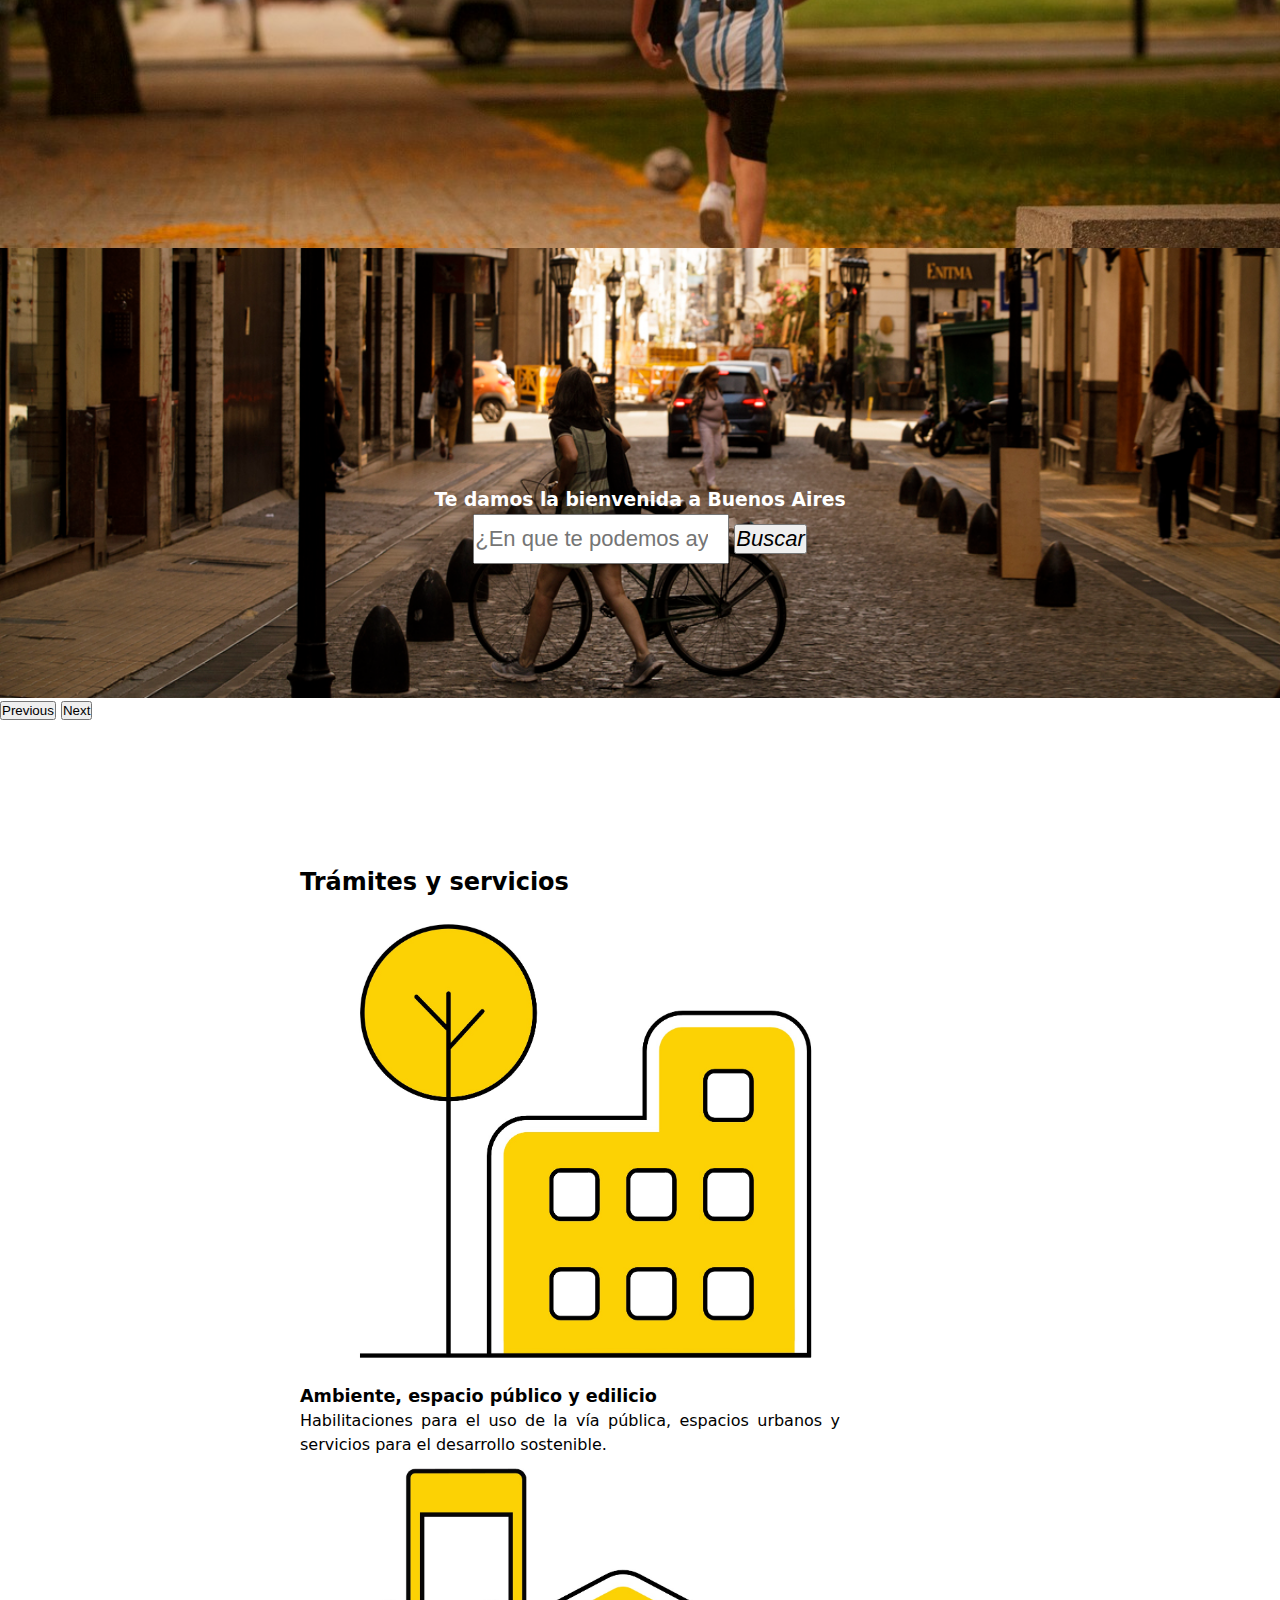
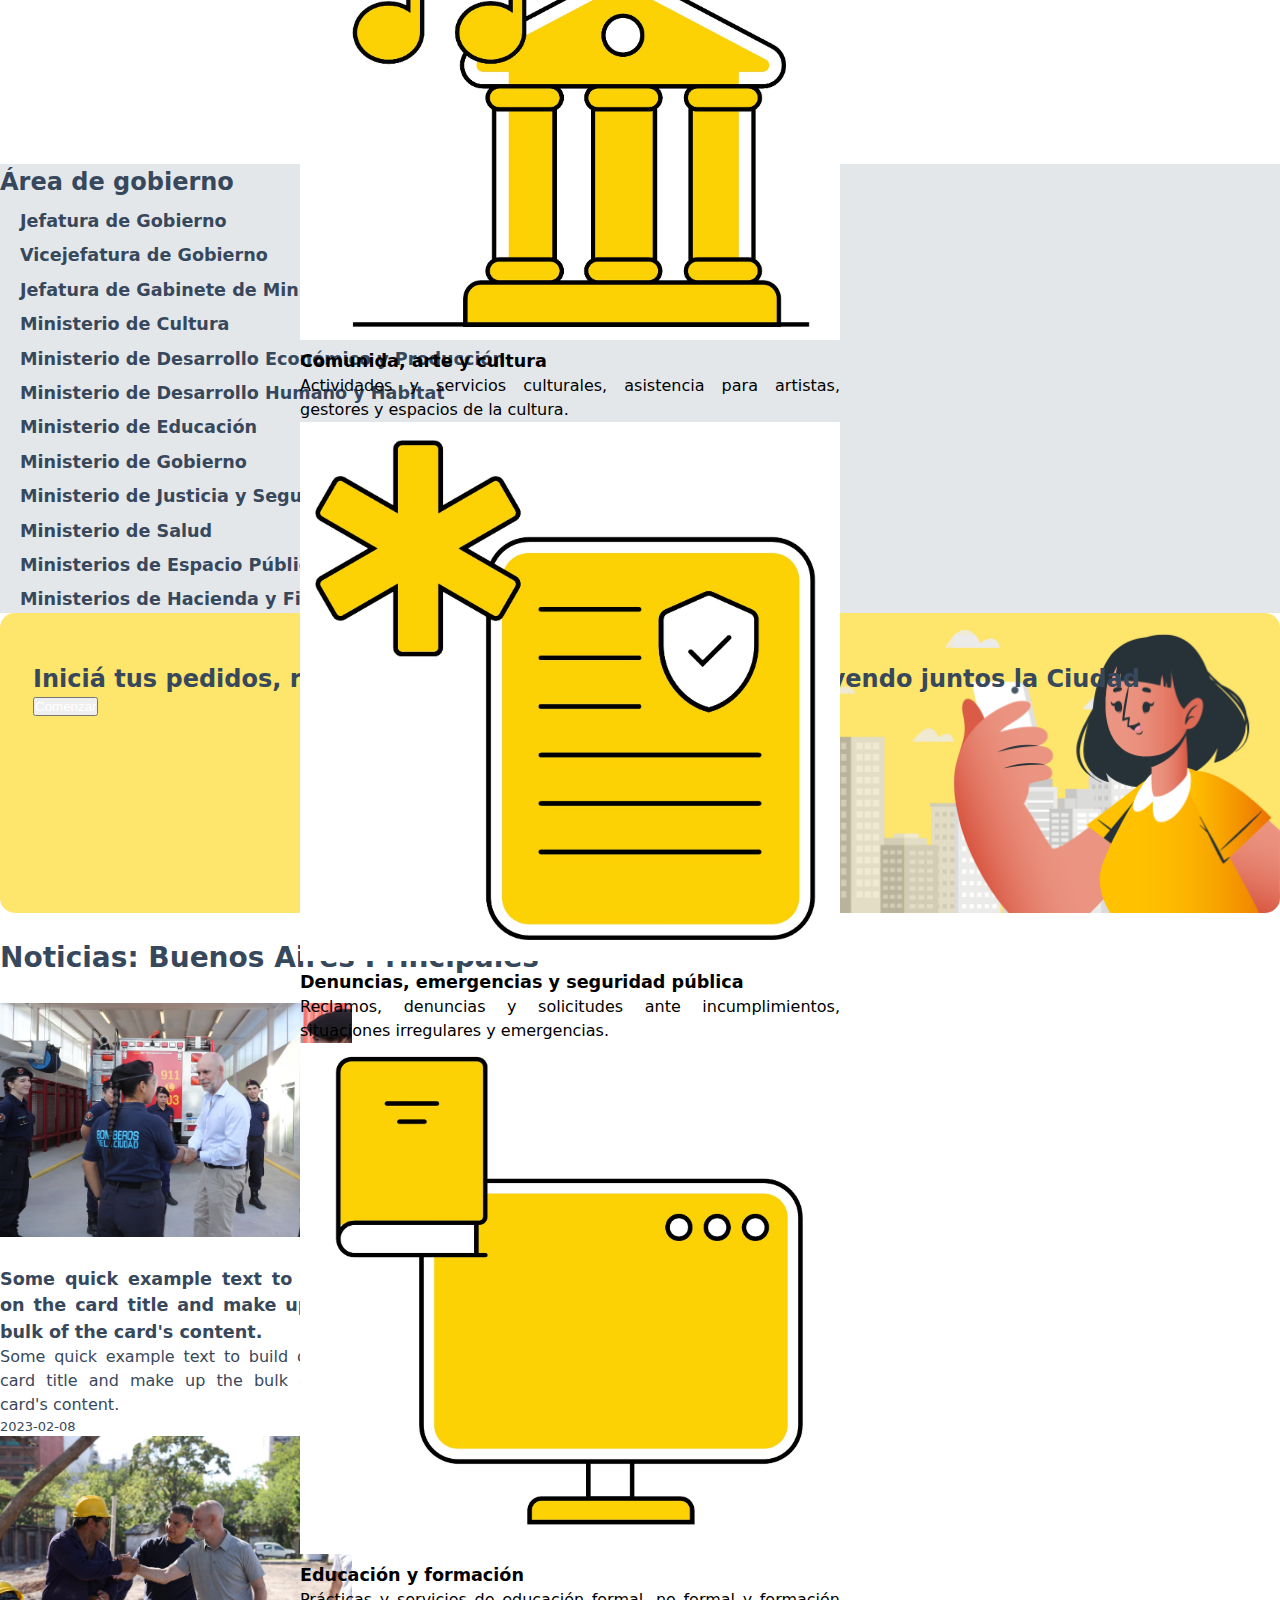
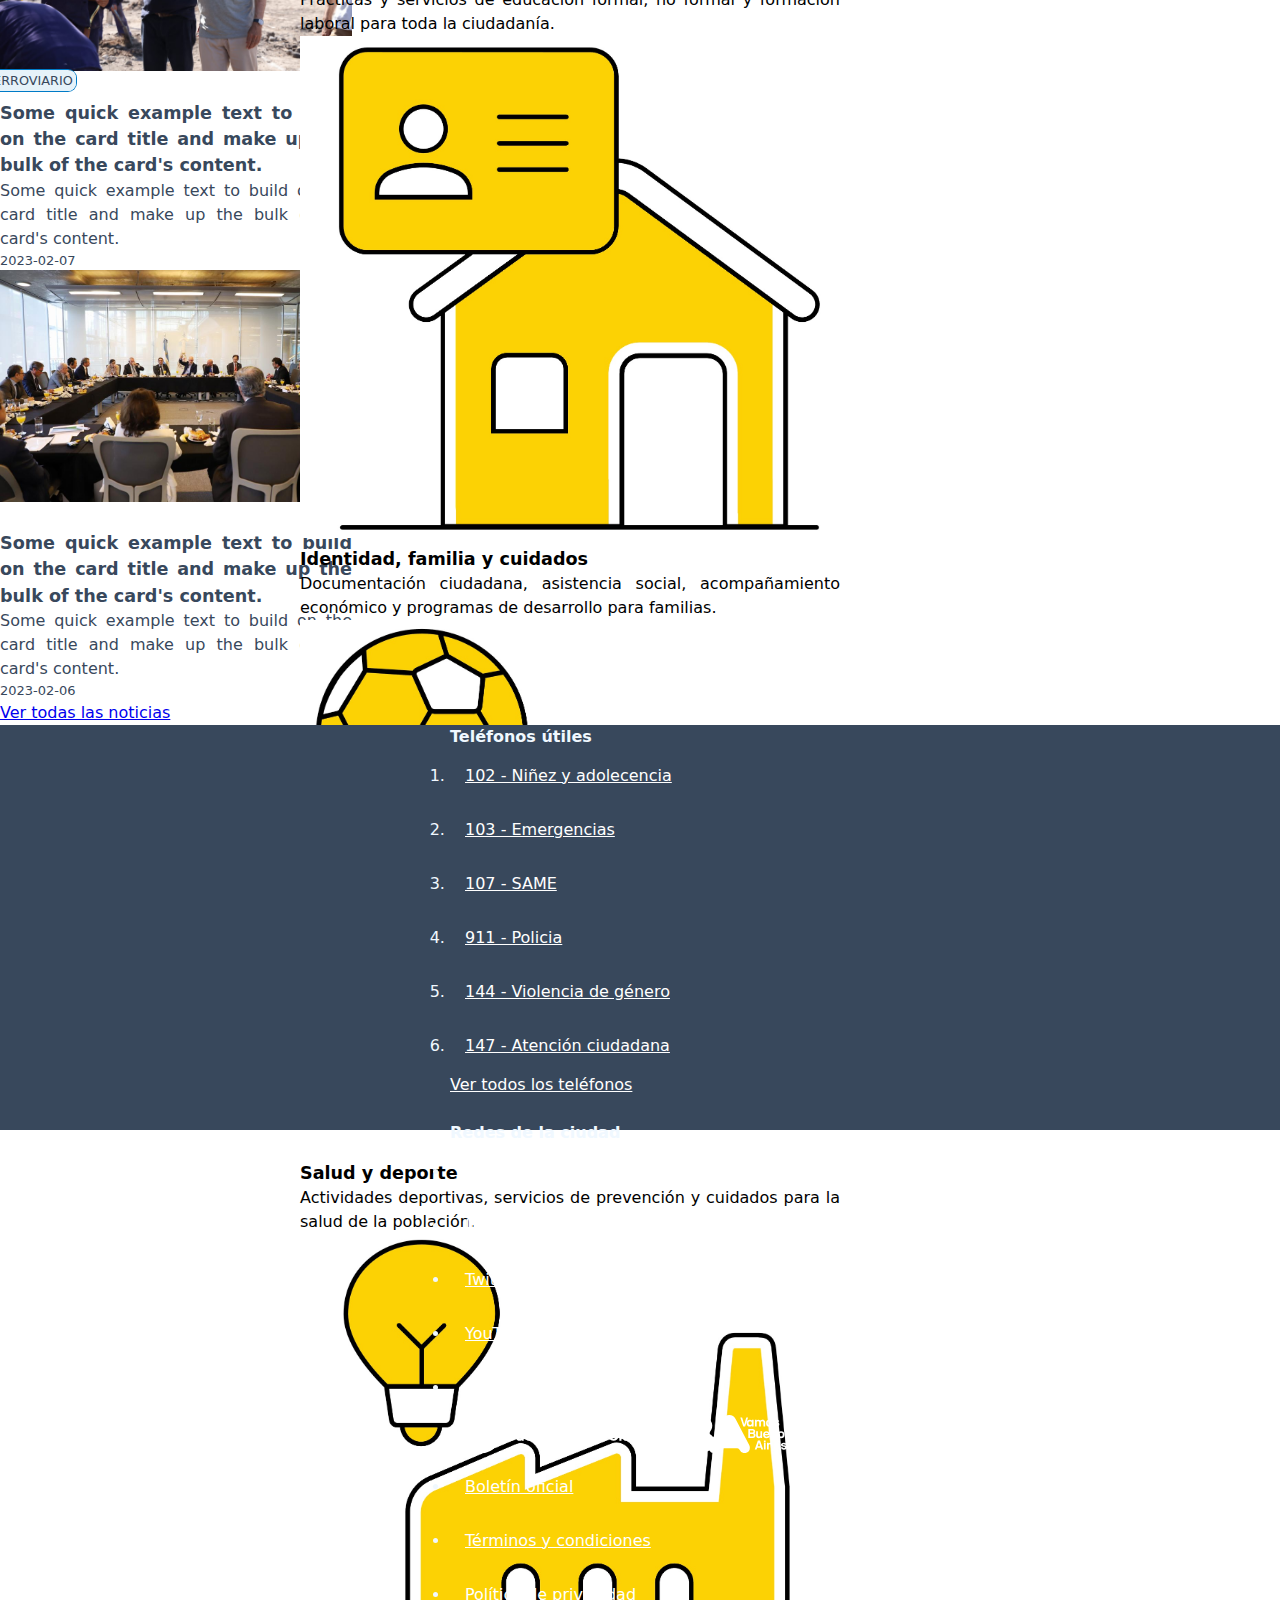
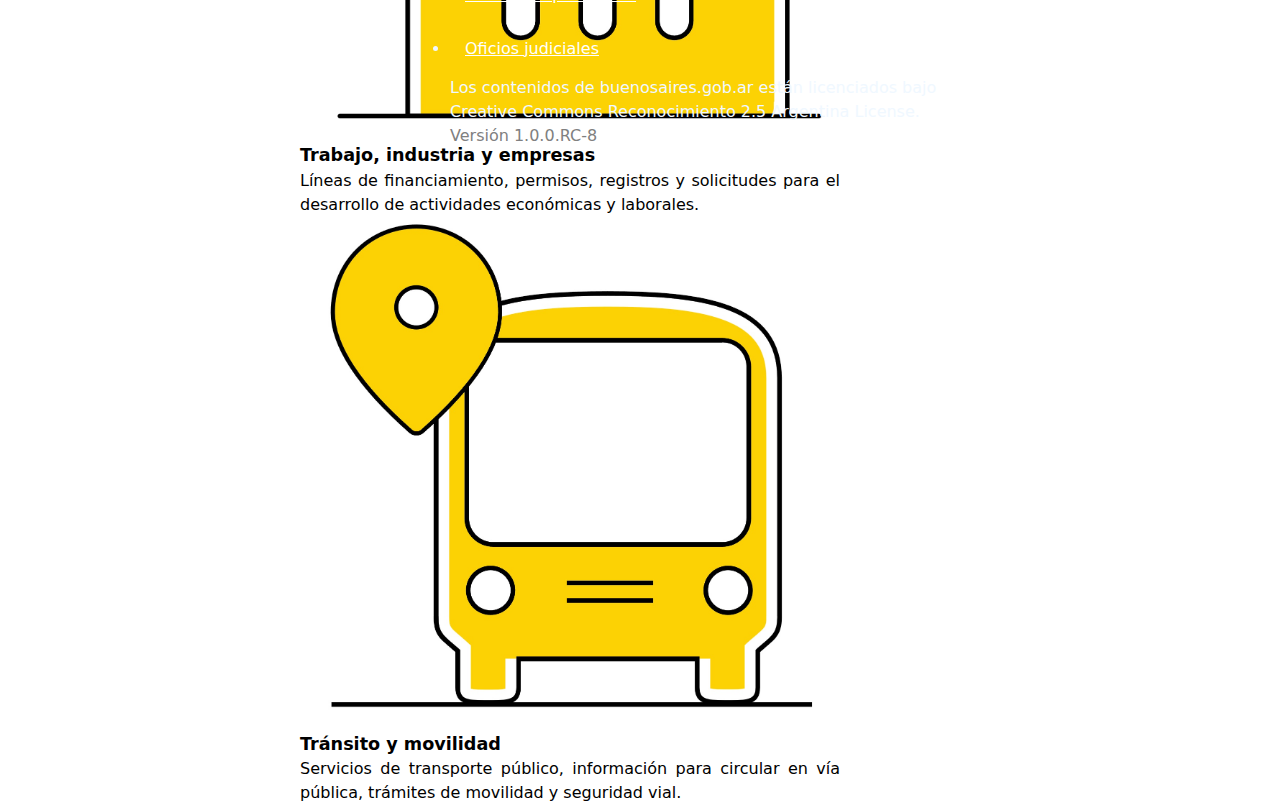
==== commit 0b401160: "Act. 3" ====
--- a/index.html
+++ b/index.html
@@ -97,6 +97,153 @@
 
 
   <!-- 3 - /* INICIO  TRAMITES */  -->
+  <section id="area-de-tramites">
+    <div class="area-gobierno-box">
+  <div class="conteiner">
+    <div class="row mt-5 p-5">
+
+
+
+      <h2>Trámites y servicios</h2>
+
+      <div class="col-12 col-xl-6">
+        <div class="card mb-3" style="max-width: 540px;">
+          <div class="row g-0">
+            <div class="col-md-4">
+              <img src="./img/ambiente.jpg" class="img-fluid rounded-start" alt="...">
+            </div>
+            <div class="col-md-8">
+              <div class="card-body">
+                <h3 class="card-title">Ambiente, espacio público y edilicio</h3>
+                <p class="card-text">Habilitaciones para el uso de la vía pública, espacios urbanos y servicios para el
+                  desarrollo sostenible.</p>
+
+              </div>
+            </div>
+          </div>
+        </div>
+      </div>
+      <div class="col-12 col-xl-6">
+        <div class="card mb-3" style="max-width: 540px;">
+          <div class="row g-0">
+            <div class="col-md-4">
+              <img src="./img/comunidad.jpg" class="img-fluid rounded-start" alt="...">
+            </div>
+            <div class="col-md-8">
+              <div class="card-body">
+                <h3 class="card-title">Comunida, arte y cultura</h3>
+                <p class="card-text">Actividades y servicios culturales, asistencia para artistas, gestores y espacios
+                  de la cultura.</p>
+              </div>
+            </div>
+          </div>
+        </div>
+      </div>
+      <div class="col-12 col-xl-6">
+        <div class="card mb-3" style="max-width: 540px;">
+          <div class="row g-0">
+            <div class="col-md-4">
+              <img src="./img/denuncia.jpg" class="img-fluid rounded-start" alt="...">
+            </div>
+            <div class="col-md-8">
+              <div class="card-body">
+                <h3 class="card-title">Denuncias, emergencias y seguridad pública</h3>
+                <p class="card-text">Reclamos, denuncias y solicitudes ante incumplimientos, situaciones irregulares y
+                  emergencias.</p>
+              </div>
+            </div>
+          </div>
+        </div>
+      </div>
+      <div class="col-12 col-xl-6">
+        <div class="card mb-3" style="max-width: 540px;">
+          <div class="row g-0">
+            <div class="col-md-4">
+              <img src="./img/educacion.jpg" class="img-fluid rounded-start" alt="...">
+            </div>
+            <div class="col-md-8">
+              <div class="card-body">
+                <h3 class="card-title">Educación y formación</h3>
+                <p class="card-text">Prácticas y servicios de educación formal, no formal y formación laboral para toda
+                  la ciudadanía.</p>
+              </div>
+            </div>
+          </div>
+        </div>
+      </div>
+      <div class="col-12 col-xl-6">
+        <div class="card mb-3" style="max-width: 540px;">
+          <div class="row g-0">
+            <div class="col-md-4">
+              <img src="./img/identidad.jpg" class="img-fluid rounded-start" alt="...">
+            </div>
+            <div class="col-md-8">
+              <div class="card-body">
+                <h3 class="card-title">Identidad, familia y cuidados</h3>
+                <p class="card-text">Documentación ciudadana, asistencia social, acompañamiento económico y programas de
+                  desarrollo para familias.</p>
+              </div>
+            </div>
+          </div>
+        </div>
+      </div>
+      <div class="col-12 col-xl-6">
+        <div class="card mb-3" style="max-width: 540px;">
+          <div class="row g-0">
+            <div class="col-md-4">
+              <img src="./img/salud.jpg" class="img-fluid rounded-start" alt="...">
+            </div>
+            <div class="col-md-8">
+              <div class="card-body">
+                <h3 class="card-title">Salud y deporte</h3>
+                <p class="card-text">Actividades deportivas, servicios de prevención y cuidados para la salud de la
+                  población.</p>
+              </div>
+            </div>
+          </div>
+        </div>
+      </div>
+      <div class="col-12 col-xl-6">
+        <div class="card mb-3" style="max-width: 540px;">
+          <div class="row g-0">
+            <div class="col-md-4">
+              <img src="./img/trabajo.jpg" class="img-fluid rounded-start" alt="...">
+            </div>
+            <div class="col-md-8">
+              <div class="card-body">
+                <h3 class="card-title">Trabajo, industria y empresas</h3>
+                <p class="card-text">Líneas de financiamiento, permisos, registros y solicitudes para el desarrollo de
+                  actividades económicas y laborales.</p>
+              </div>
+            </div>
+          </div>
+        </div>
+      </div>
+
+
+      <div class="col-12 col-xl-6">
+        <div class="card mb-3" style="max-width: 540px;">
+          <div class="row g-0">
+            <div class="col-md-4">
+              <img src="./img/transito.jpg" class="img-fluid rounded-start" alt="...">
+            </div>
+            <div class="col-md-8">
+              <div class="card-body">
+                <h3 class="card-title">Tránsito y movilidad</h3>
+                <p class="card-text">Servicios de transporte público, información para circular en vía pública, trámites
+                  de movilidad y seguridad vial.</p>
+              </div>
+            </div>
+          </div>
+        </div>
+
+
+      </div>
+    </div>
+
+  </div>
+</div>
+</section>
   <!-- 3 - /* FIN  TRAMITES */  -->
 
 
@@ -229,7 +376,7 @@
 
   <!-- 6 - /* INICIO  NOTICIAS */  -->
   <section>
-  
+
     <div class="container text-center">
       <h2 class="title-noticia">Noticias: Buenos Aires Principales</h2>
       <div class="row align-items-start">
@@ -285,79 +432,81 @@
 
   <footer>
     <div class="footerPadre">
-    <div class="footer">
-      <section>
-        <div class="container-fluid">
-          <div class="row">
-            <div class="col-xs-12 col-md-6 col-lg-4">
-              <h4>Teléfonos útiles</h4>
-            </div>
-          </div>
-          <nav aria-label="breadcrumb">
-            <ol class="breadcrumb">
-              <li class="breadcrumb-divider: none ;"><a href="#">102 - Niñez y adolecencia</a></li>
-              <li class="breadcrumb-divider: none ;"><a href="#">103 - Emergencias</a></li>
-              <li class="breadcrumb-divider: none ;"><a href="#">107 - SAME</a></li>
-              <li class="breadcrumb-divider: none ;"><a href="#">911 - Policia</a></li>
-              <li class="breadcrumb-divider: none ;"><a href="#">144 - Violencia de género</a></li>
-              <li class="breadcrumb-divider: none ;"><a href="#">147 - Atención ciudadana</a></li>
-            </ol>
-          </nav>
-          <a style="color:white" href="#"> Ver todos los teléfonos </a>
-      </section><br>
-      <section>
-        <div class="container-fluid">
-          <div class="row">
-            <div class="col-xs-12 col-md-6 col-lg-4">
-              <h4>Redes de la ciudad</h4>
-            </div>
-          </div>
-
-          <ul class="list-inline">
-            <li class="list-inline-item"><a class="ml-1" href="https://www.facebook.com/GCBA">Facebook</a></li>
-            <li class="list-inline-item"><a class="ml-1" href="https://www.instagram.com/buenosaires">Instagram</a></li>
-            <li class="list-inline-item"><a class="ml-1" href="https://twitter.com/gcba">Twitter</a></li>
-            <li class="list-inline-item"><a class="ml-1" href="https://www.youtube.com/user/GCBA">YouTube</a></li>
-            <li class="list-inline-item"><a class="ml-1"
-                href="https://ar.linkedin.com/company/gobierno-de-la-ciudad-de-buenos-aires">LinkedIn</a></li>
-          </ul>
-      </section>
-
-      <section>
-        <div class="row align-items-center">
-          <div class="col-12 col-md-5 col-xl-4 mb-4 mb-md-0">
-            <img src="./img/ciudad-ba-logo2.svg" class="BAciudad" height="38">
-            <img src="./img/vamos-ba-logo2.svg" class="BAciudad" height="38">
-          </div>
-
-          <div class="col-12 col-md-7 col-xl-8">
+      <div class="footer">
+        <section>
+          <div class="container-fluid">
+            <div class="row">
+              <div class="col-xs-12 col-md-6 col-lg-4">
+                <h4>Teléfonos útiles</h4>
+              </div>
+            </div>
+            <nav aria-label="breadcrumb">
+              <ol class="breadcrumb">
+                <li class="breadcrumb-divider: none ;"><a href="#">102 - Niñez y adolecencia</a></li>
+                <li class="breadcrumb-divider: none ;"><a href="#">103 - Emergencias</a></li>
+                <li class="breadcrumb-divider: none ;"><a href="#">107 - SAME</a></li>
+                <li class="breadcrumb-divider: none ;"><a href="#">911 - Policia</a></li>
+                <li class="breadcrumb-divider: none ;"><a href="#">144 - Violencia de género</a></li>
+                <li class="breadcrumb-divider: none ;"><a href="#">147 - Atención ciudadana</a></li>
+              </ol>
+            </nav>
+            <a style="color:white" href="#"> Ver todos los teléfonos </a>
+        </section><br>
+        <section>
+          <div class="container-fluid">
+            <div class="row">
+              <div class="col-xs-12 col-md-6 col-lg-4">
+                <h4>Redes de la ciudad</h4>
+              </div>
+            </div>
+
             <ul class="list-inline">
-              <li class="list-inline-item"><a href="https://boletinoficial.buenosaires.gob.ar"> Boletín oficial</a></li>
-              <li class="list-inline-item"><a href="/inicio/terminos-y-condiciones"> Términos y condiciones</a></li>
-              <li class="list-inline-item"><a href="/inicio/privacidad"> Política de privacidad</a></li>
-              <li class="list-inline-item"><a href="https://www.buenosaires.gob.ar/oficiosjudiciales"> Oficios
-                  judiciales</a></li>
+              <li class="list-inline-item"><a class="ml-1" href="https://www.facebook.com/GCBA">Facebook</a></li>
+              <li class="list-inline-item"><a class="ml-1" href="https://www.instagram.com/buenosaires">Instagram</a>
+              </li>
+              <li class="list-inline-item"><a class="ml-1" href="https://twitter.com/gcba">Twitter</a></li>
+              <li class="list-inline-item"><a class="ml-1" href="https://www.youtube.com/user/GCBA">YouTube</a></li>
+              <li class="list-inline-item"><a class="ml-1"
+                  href="https://ar.linkedin.com/company/gobierno-de-la-ciudad-de-buenos-aires">LinkedIn</a></li>
             </ul>
-          </div>
-        </div>
-      </section>
-
-      <section>
-        <div class="container-fluid">
-          <div class="row">
-            <div class="footer-license-text">
-              <div> Los contenidos de buenosaires.gob.ar están licenciados bajo <br class="d-none d-sm-inline">
-                Creative Commons Reconocimiento 2.5 Argentina
-                License. </div>
-              <div style="color: grey">Versión 1.0.0.RC-8</div>
-            </div>
-          </div>
-        </div><br>
-      </section>
-    </div>
+        </section>
+
+        <section>
+          <div class="row align-items-center">
+            <div class="col-12 col-md-5 col-xl-4 mb-4 mb-md-0">
+              <img src="./img/ciudad-ba-logo2.svg" class="BAciudad" height="38">
+              <img src="./img/vamos-ba-logo2.svg" class="BAciudad" height="38">
+            </div>
+
+            <div class="col-12 col-md-7 col-xl-8">
+              <ul class="list-inline">
+                <li class="list-inline-item"><a href="https://boletinoficial.buenosaires.gob.ar"> Boletín oficial</a>
+                </li>
+                <li class="list-inline-item"><a href="/inicio/terminos-y-condiciones"> Términos y condiciones</a></li>
+                <li class="list-inline-item"><a href="/inicio/privacidad"> Política de privacidad</a></li>
+                <li class="list-inline-item"><a href="https://www.buenosaires.gob.ar/oficiosjudiciales"> Oficios
+                    judiciales</a></li>
+              </ul>
+            </div>
+          </div>
+        </section>
+
+        <section>
+          <div class="container-fluid">
+            <div class="row">
+              <div class="footer-license-text">
+                <div> Los contenidos de buenosaires.gob.ar están licenciados bajo <br class="d-none d-sm-inline">
+                  Creative Commons Reconocimiento 2.5 Argentina
+                  License. </div>
+                <div style="color: grey">Versión 1.0.0.RC-8</div>
+              </div>
+            </div>
+          </div><br>
+        </section>
+      </div>
 
   </footer>
-</div>
+  </div>
   <!-- 7 - /* FIN  FOOTER */  -->
 
 
--- a/css/styles.css
+++ b/css/styles.css
@@ -196,9 +196,8 @@
   text-align: start;
 }
 
-.card {
-  padding: 0 !important;
-  margin: 0 0.5rem;
+.card{
+  flex-grow: 1;
 }
 
 .card-footer {
@@ -251,13 +250,13 @@
   
   position: relative; /*cambia este valor a static para ver la diferencia*/
   width: 100%;
-  height: 58%;
+  height: 45%;
   
 
 }
 .footer {
   position: relative; /*cambia este valor a static para ver la diferencia*/
-  width: 50%;
+  width: 60%;
   height: 100%;
   background-color: #38485c;
   color: aliceblue;
@@ -266,6 +265,7 @@
   top: 0px;
   right: -450px;
   
+  
 }
 
 li a{
@@ -276,3 +276,23 @@
 .BAciudad {
   margin-left: 15px;
 }
+
+#area-de-tramites {
+  color: rgb(56, 72, 92);
+  background-color:white;
+  
+}
+
+.area-gobierno-box {
+  position: relative; /*cambia este valor a static para ver la diferencia*/
+  width: 80%;
+  height: 100%;
+  background-color: white;
+  color: black;
+  
+  text-align: left;
+  top: 0px;
+  right: -300px;
+  
+  
+}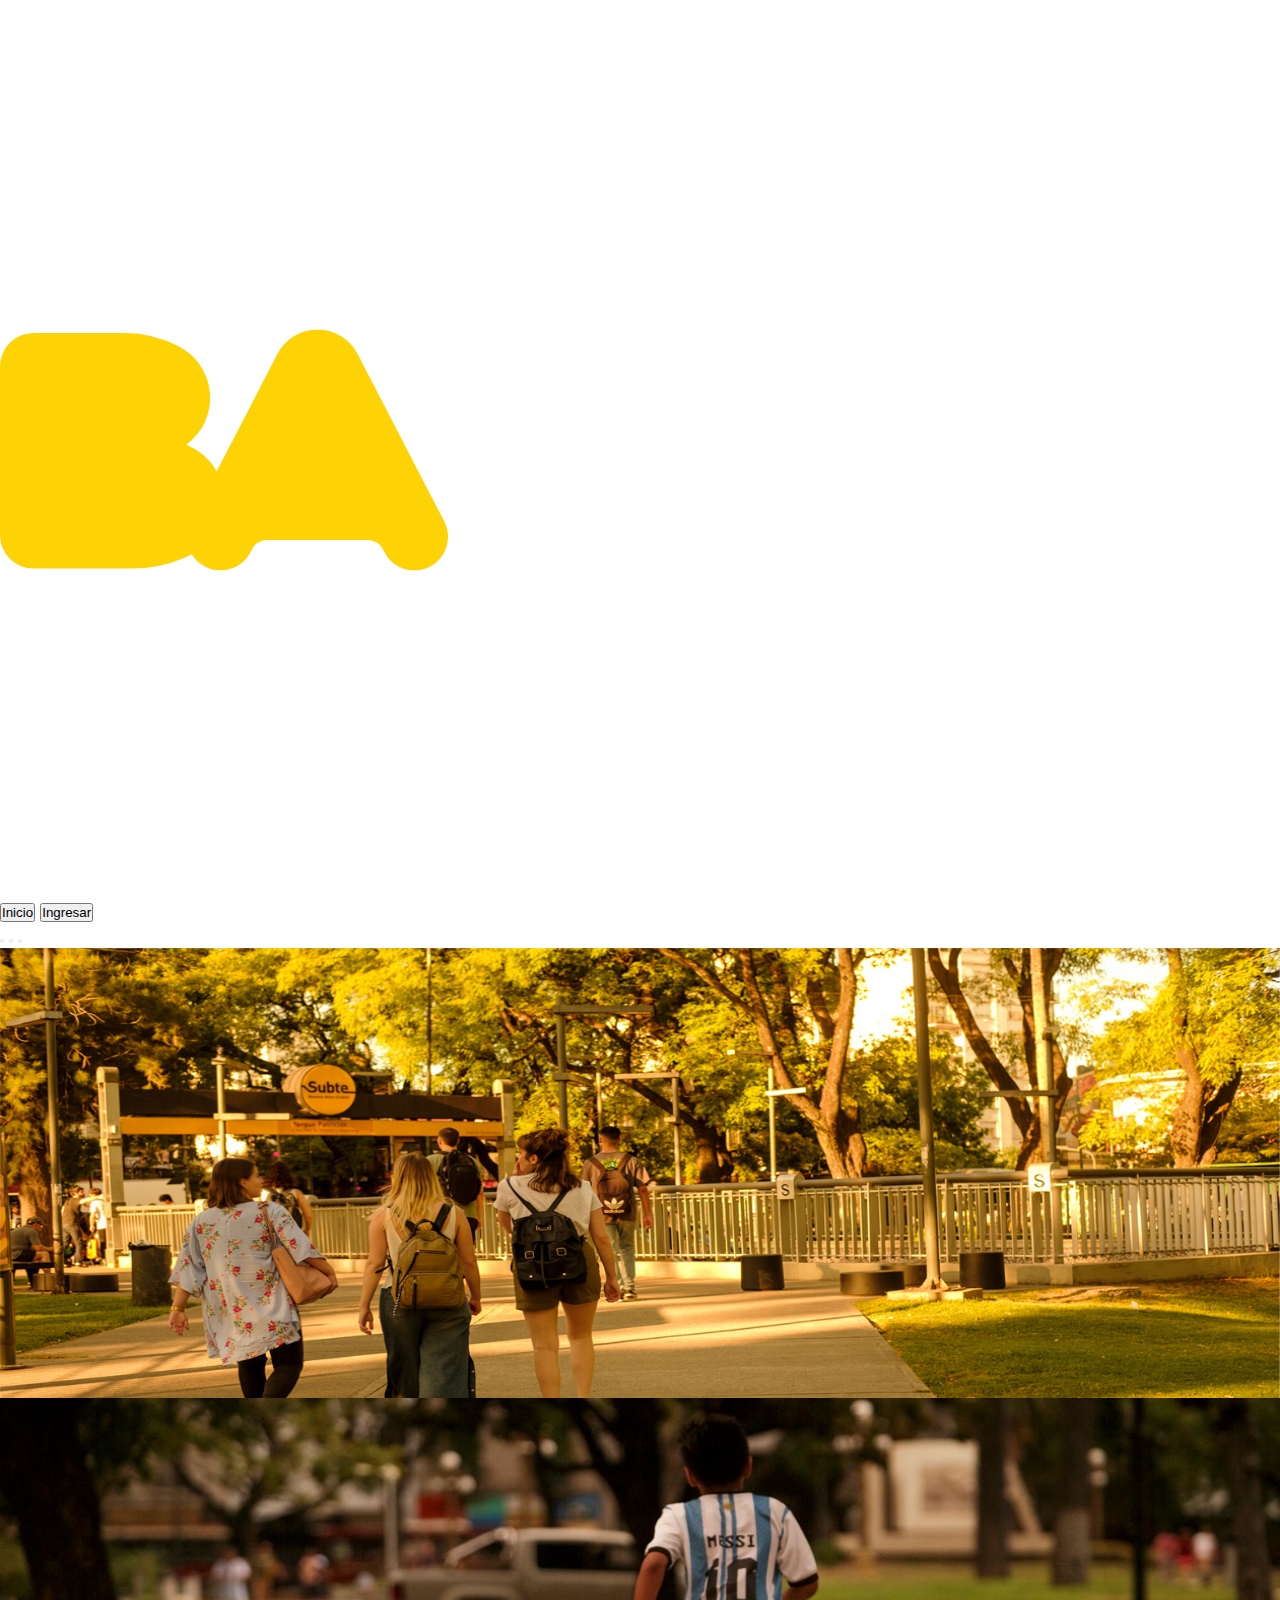
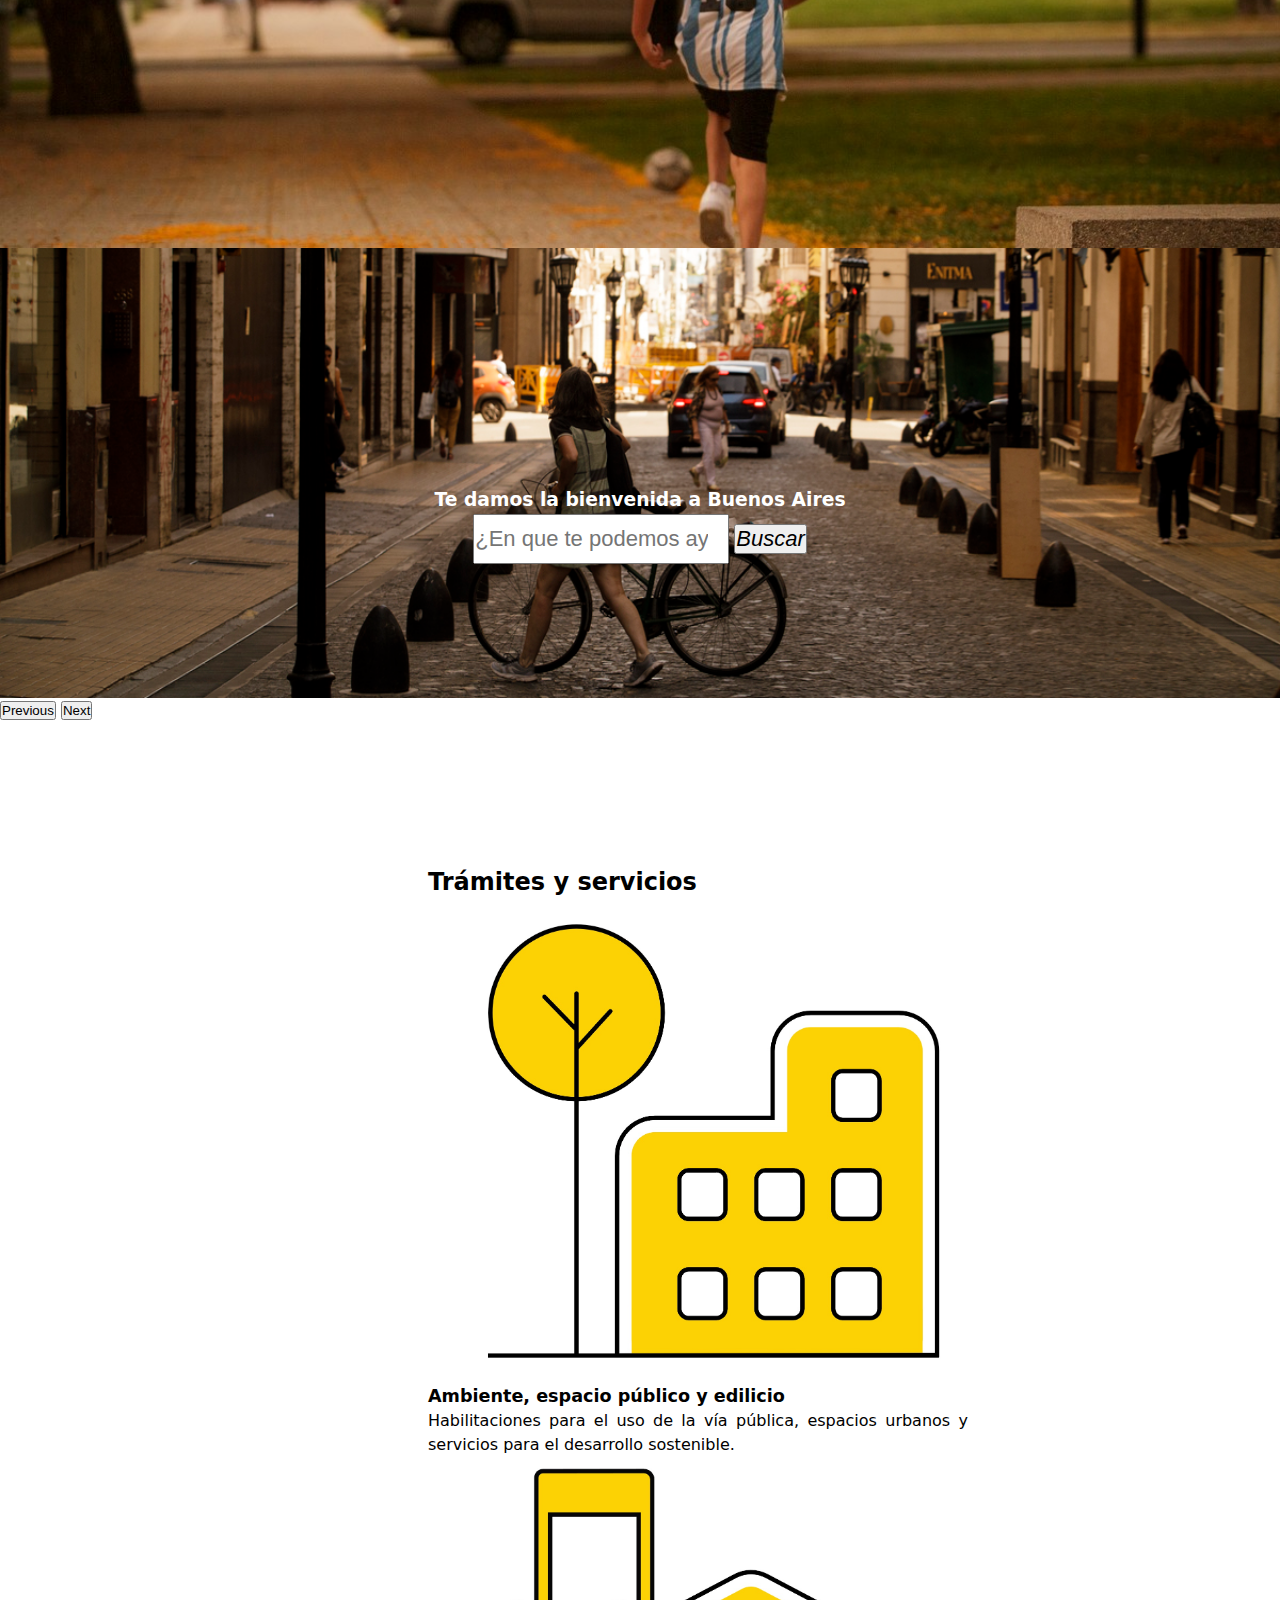
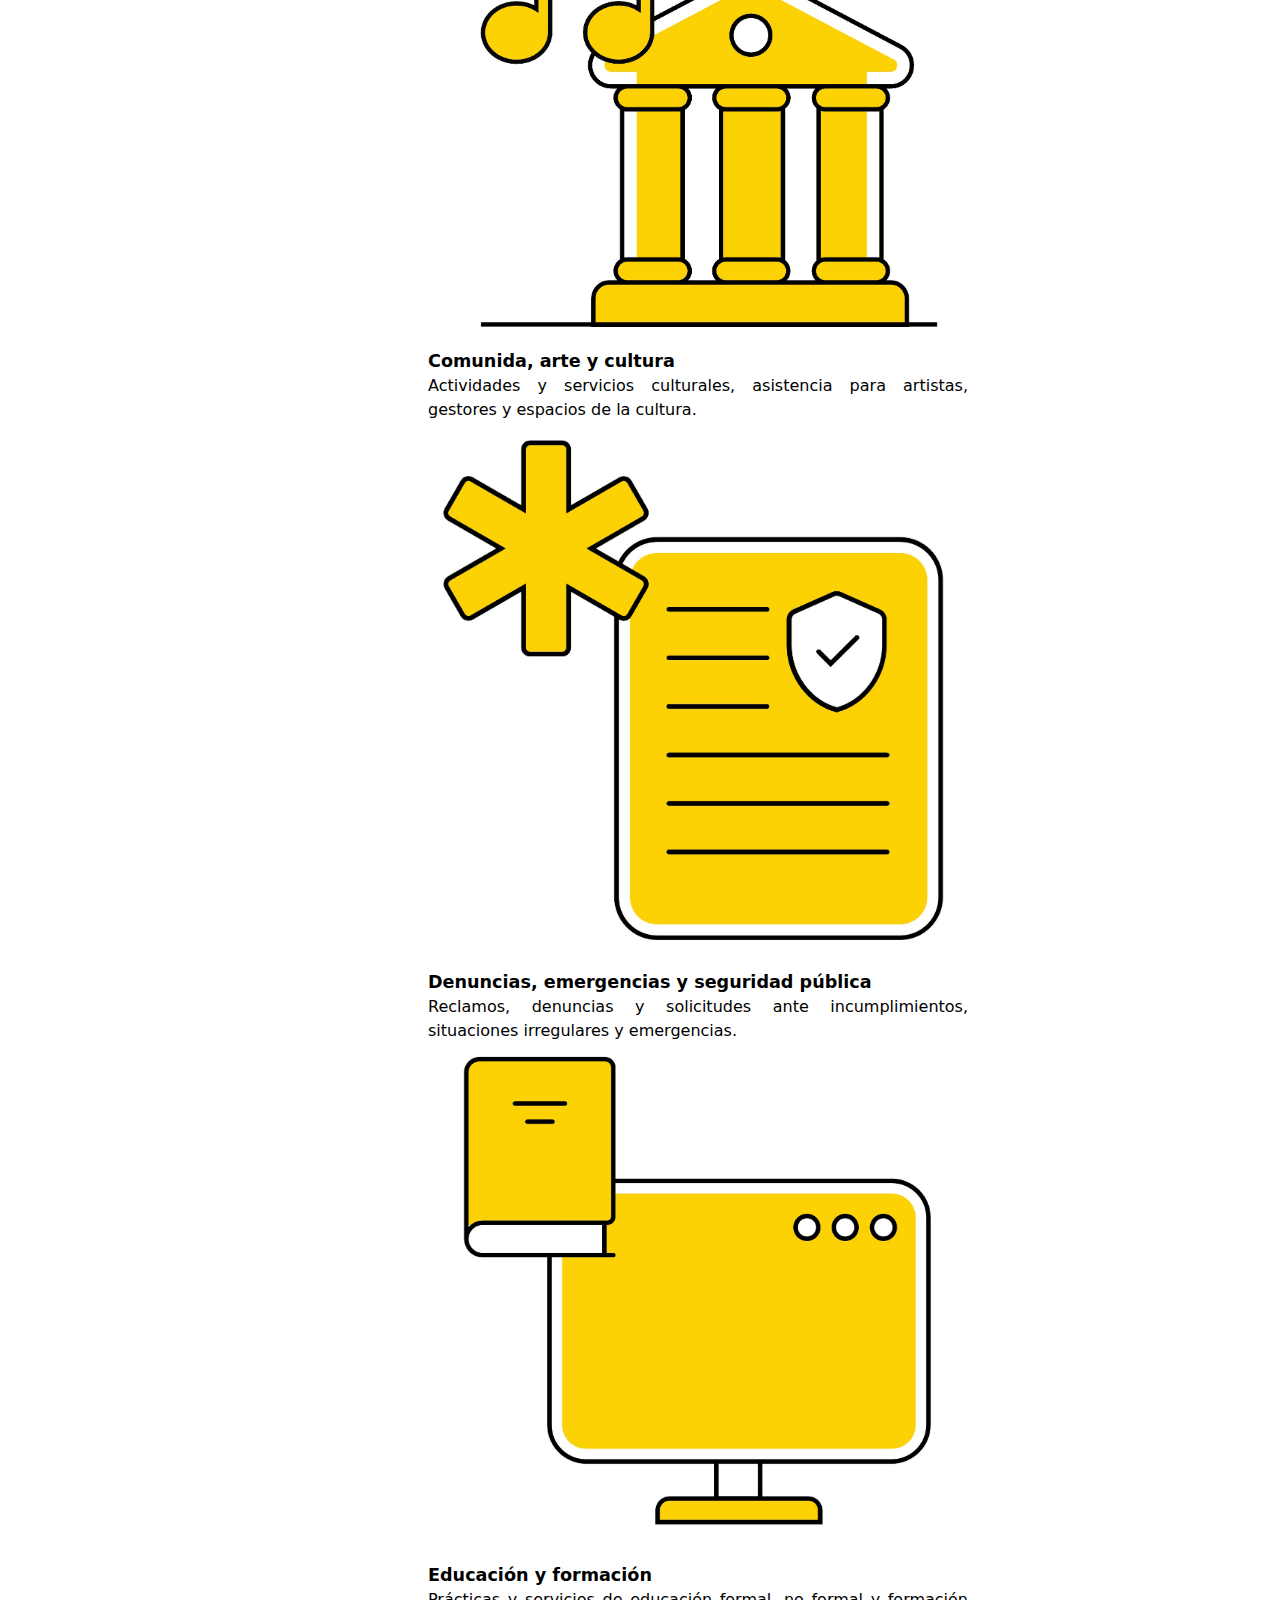
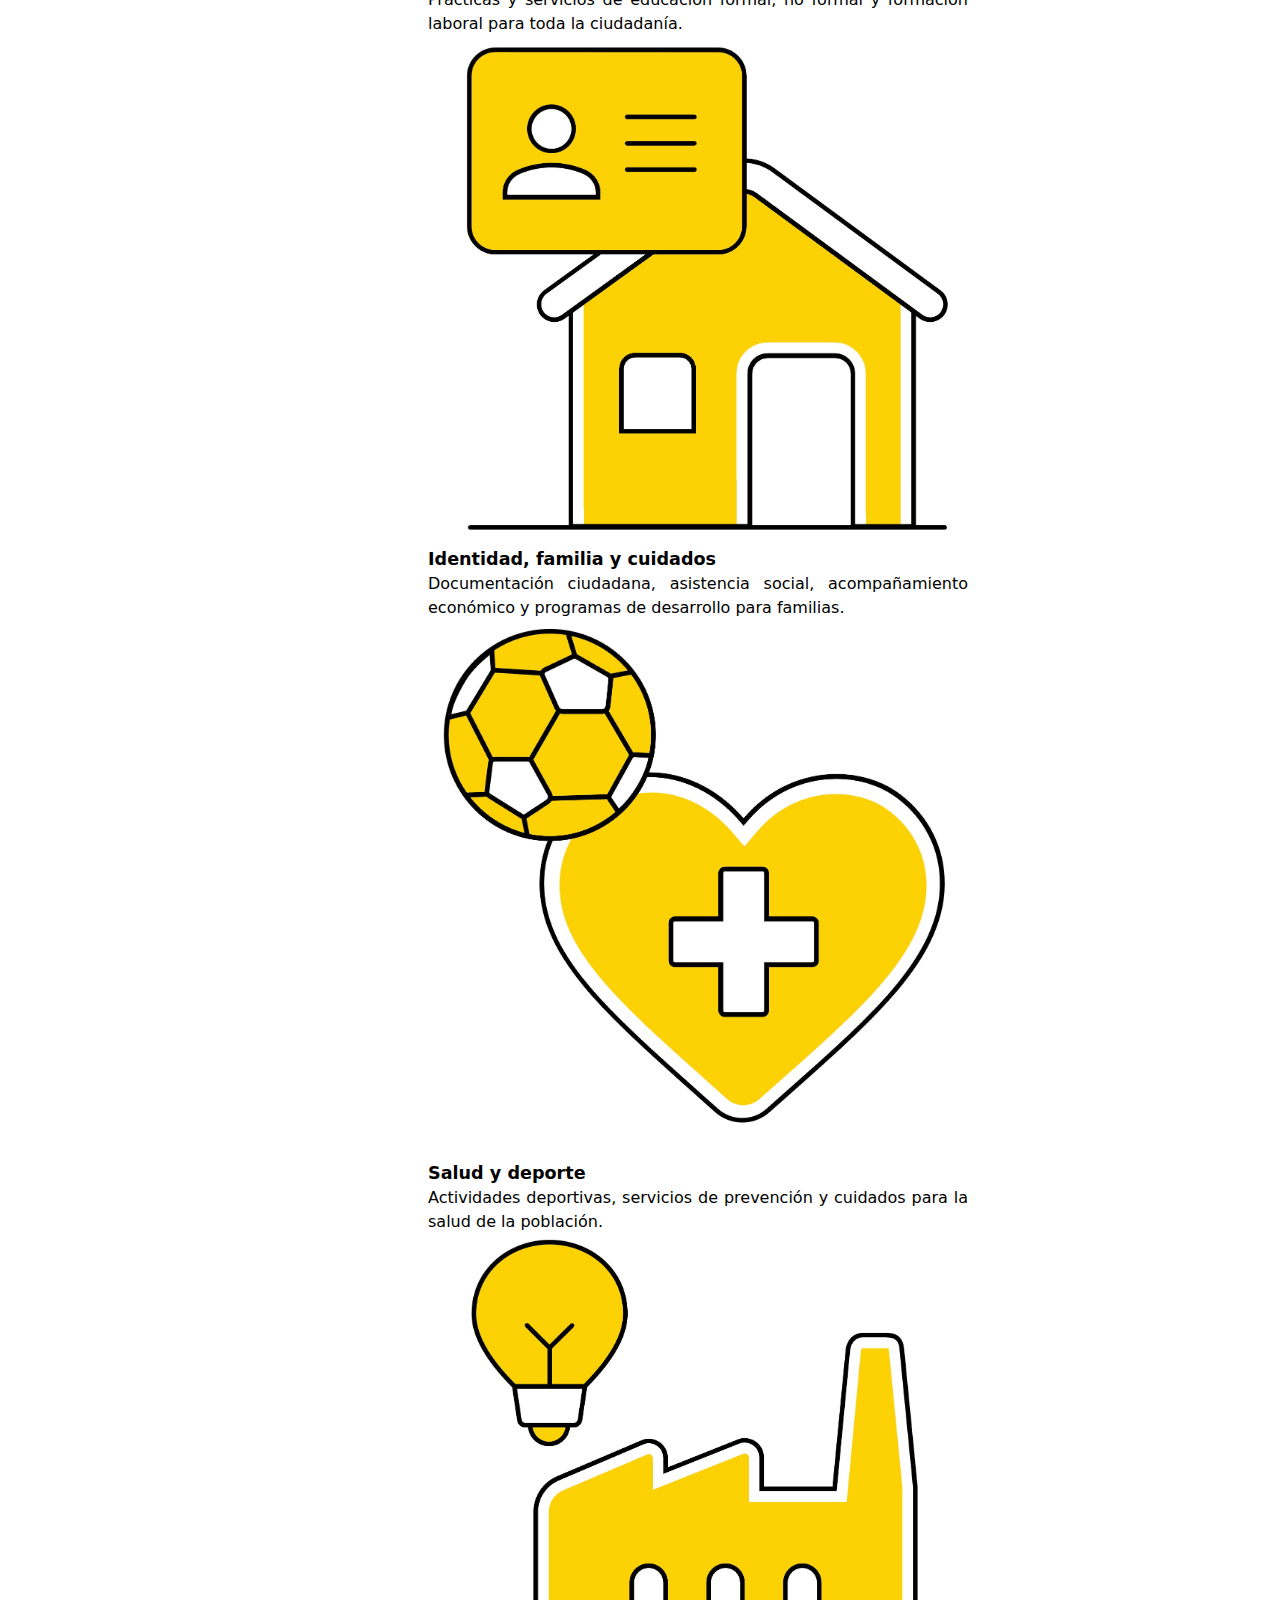
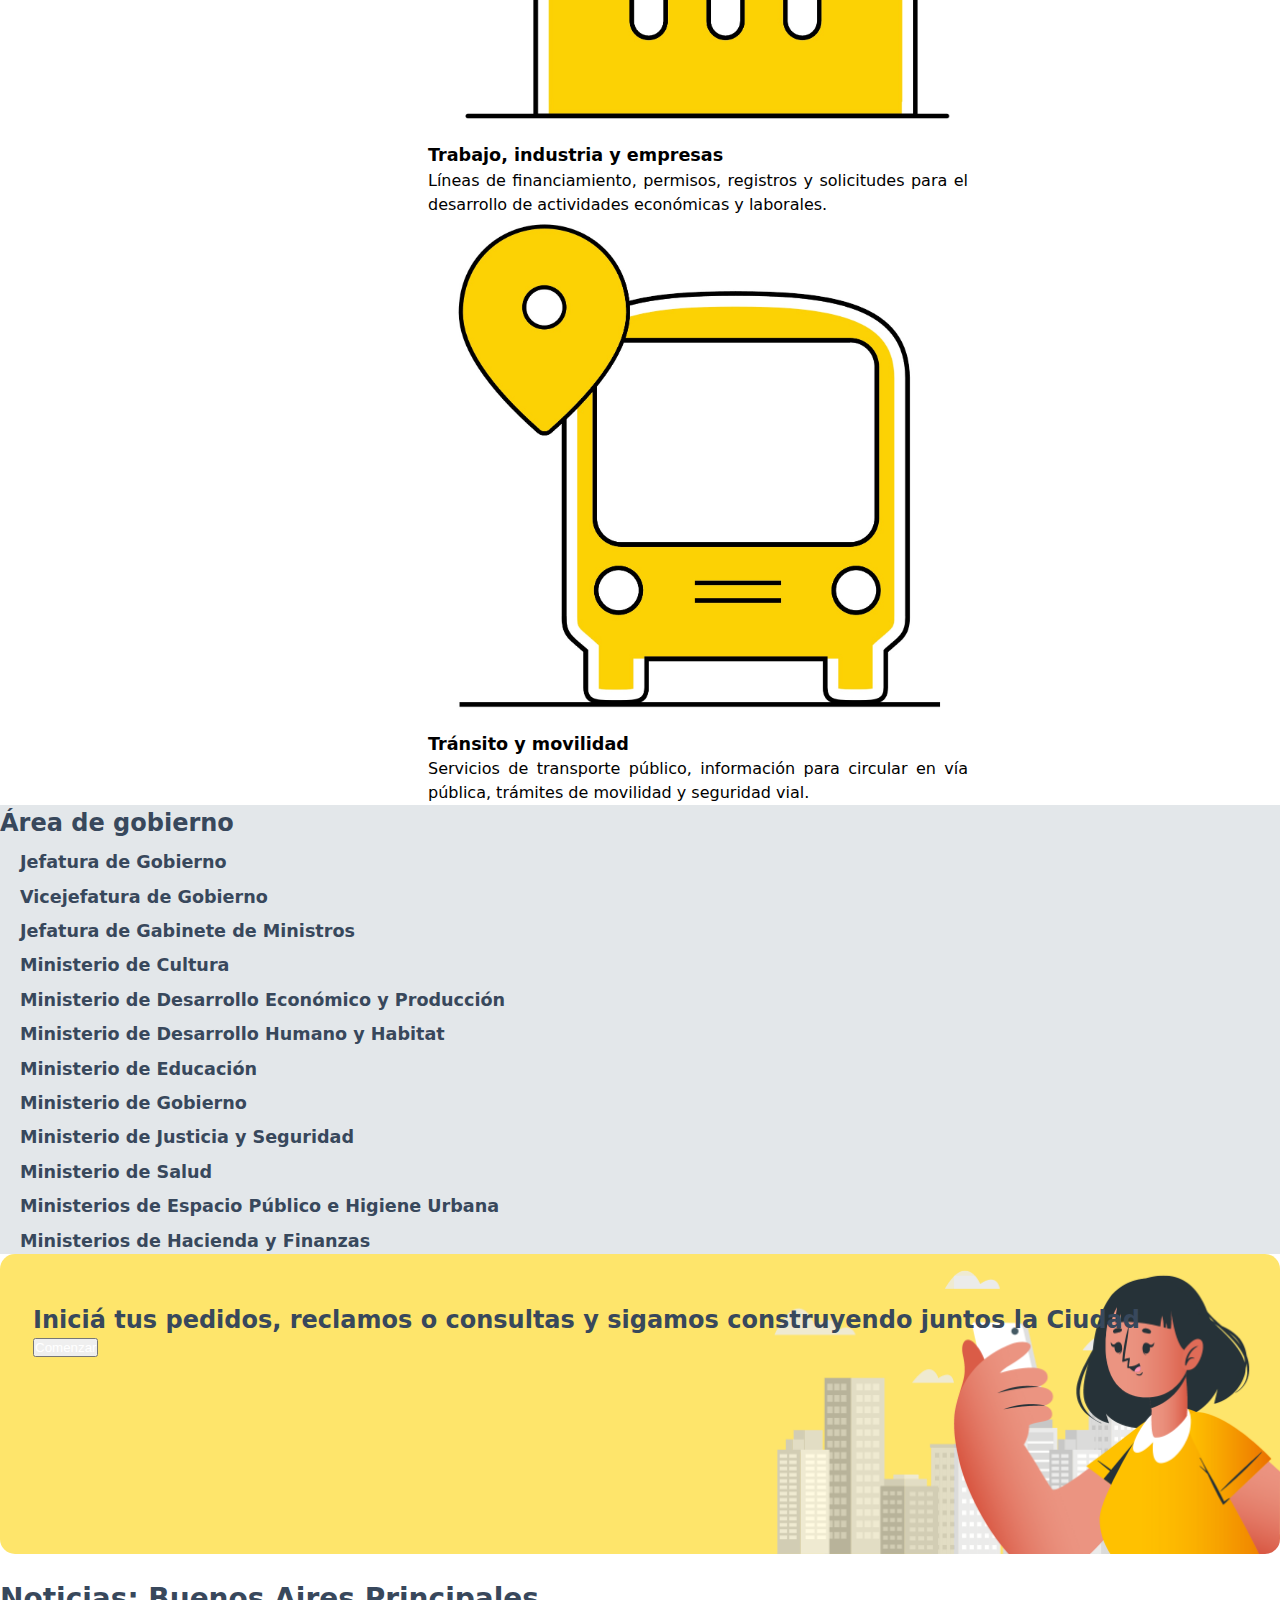
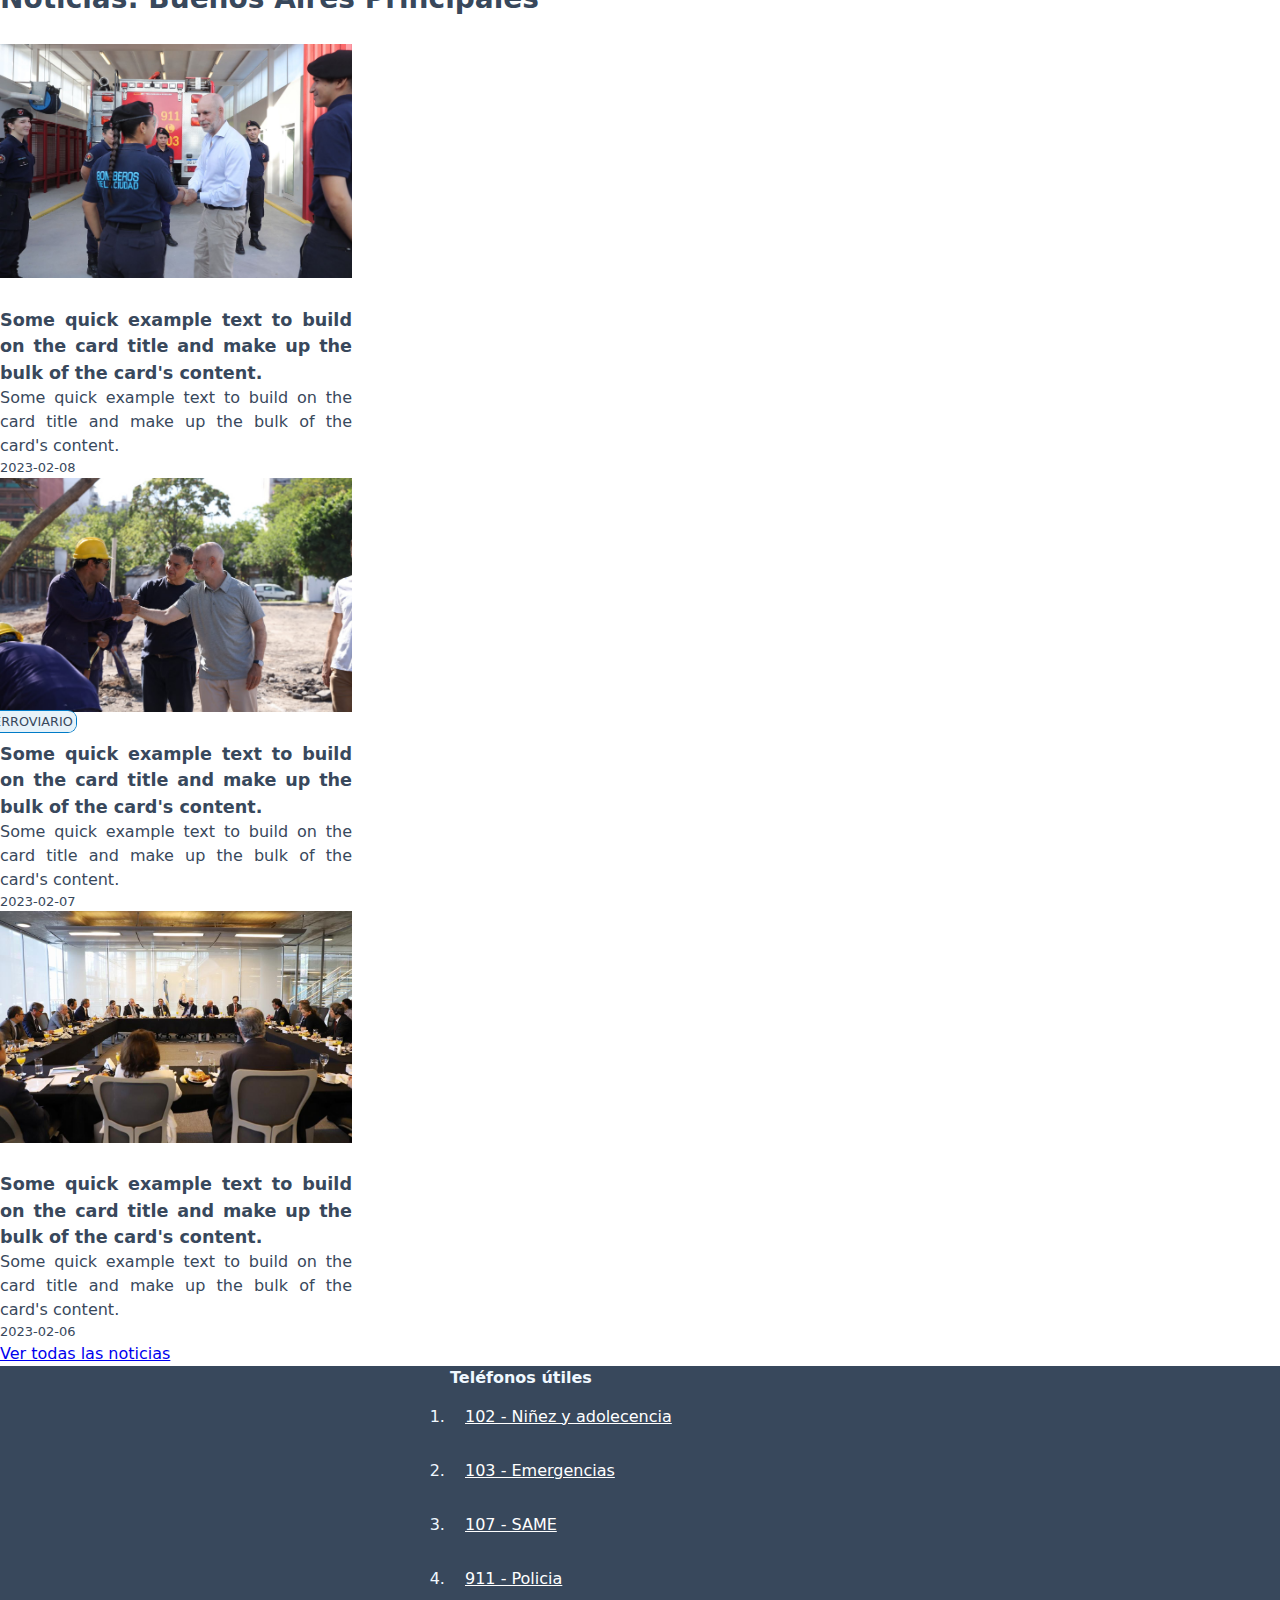
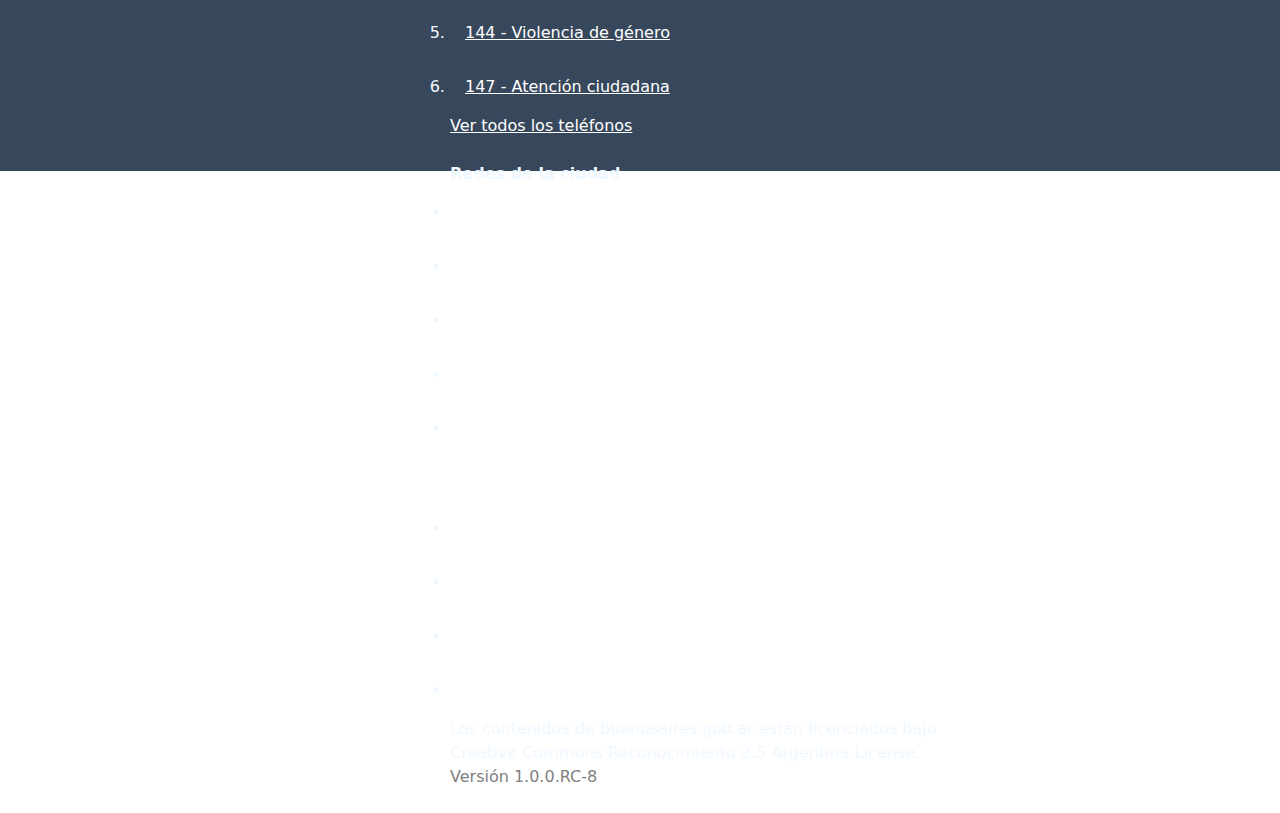
==== commit 765f00a0: "ACT" ====
--- a/index.html
+++ b/index.html
@@ -245,7 +245,6 @@
 </div>
 </section>
   <!-- 3 - /* FIN  TRAMITES */  -->
-
 
   <!-- 4 - /* INICIO area de gobierno */  -->
 
--- a/css/styles.css
+++ b/css/styles.css
@@ -51,7 +51,7 @@
   position: relative;
   width: 85%;
   height: auto;
-  ;
+  
   margin: -280px auto;
   right: -15%;
 }
@@ -286,13 +286,16 @@
 .area-gobierno-box {
   position: relative; /*cambia este valor a static para ver la diferencia*/
   width: 80%;
-  height: 100%;
   background-color: white;
   color: black;
   
   text-align: left;
   top: 0px;
+  margin: -0px auto;
   right: -300px;
   
   
-}+}
+
+
+
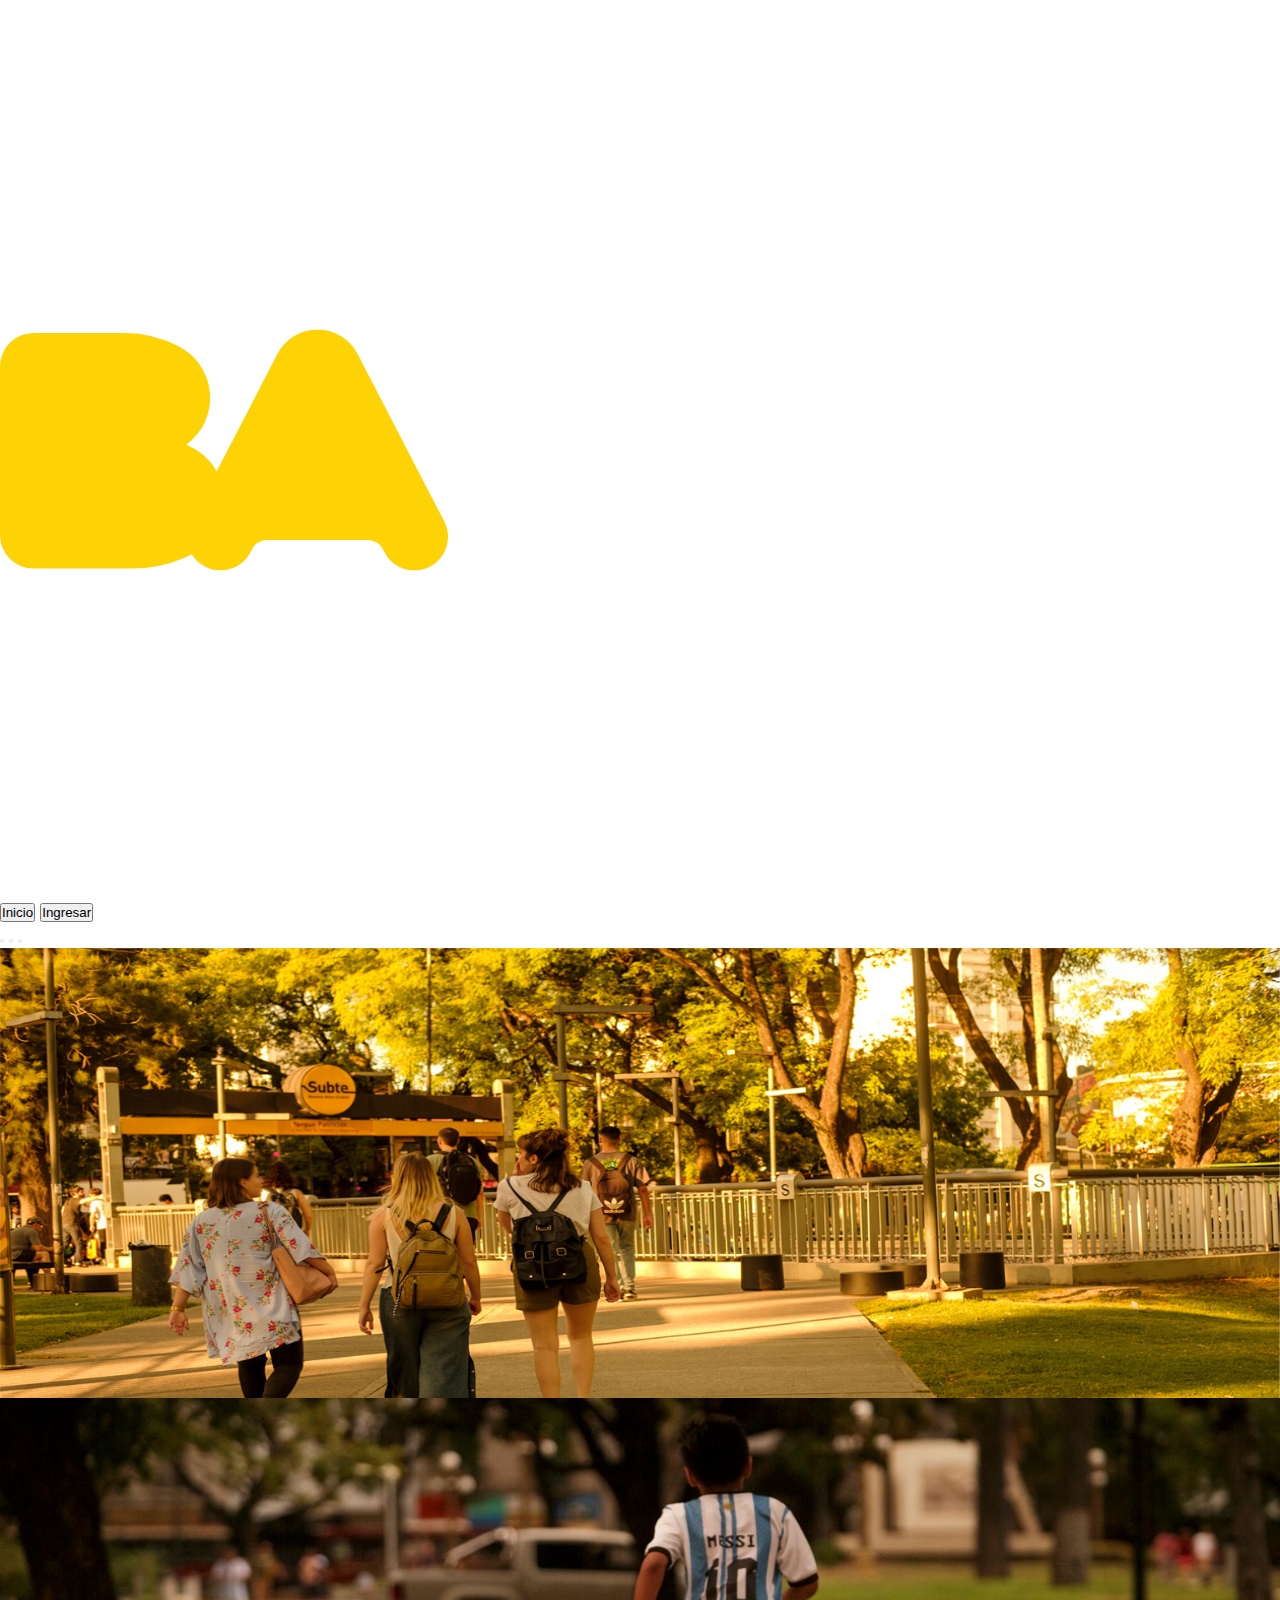
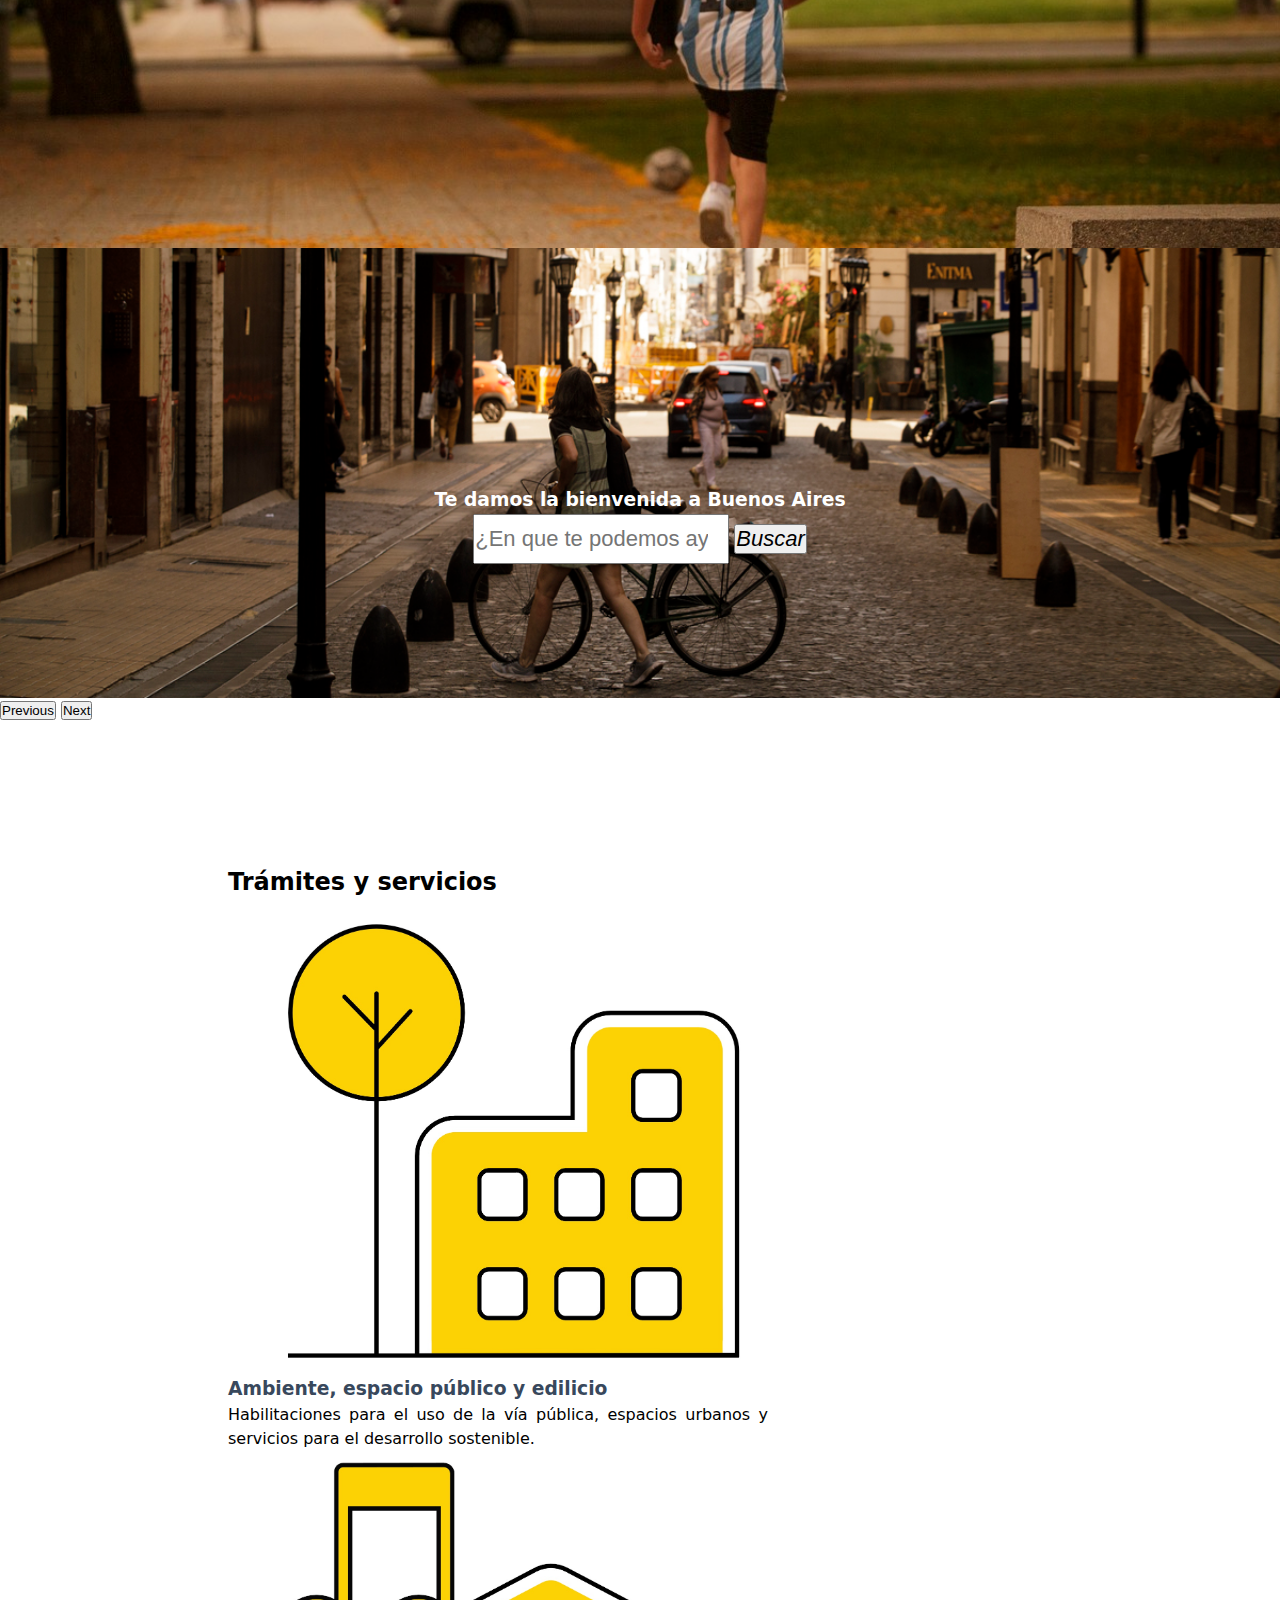
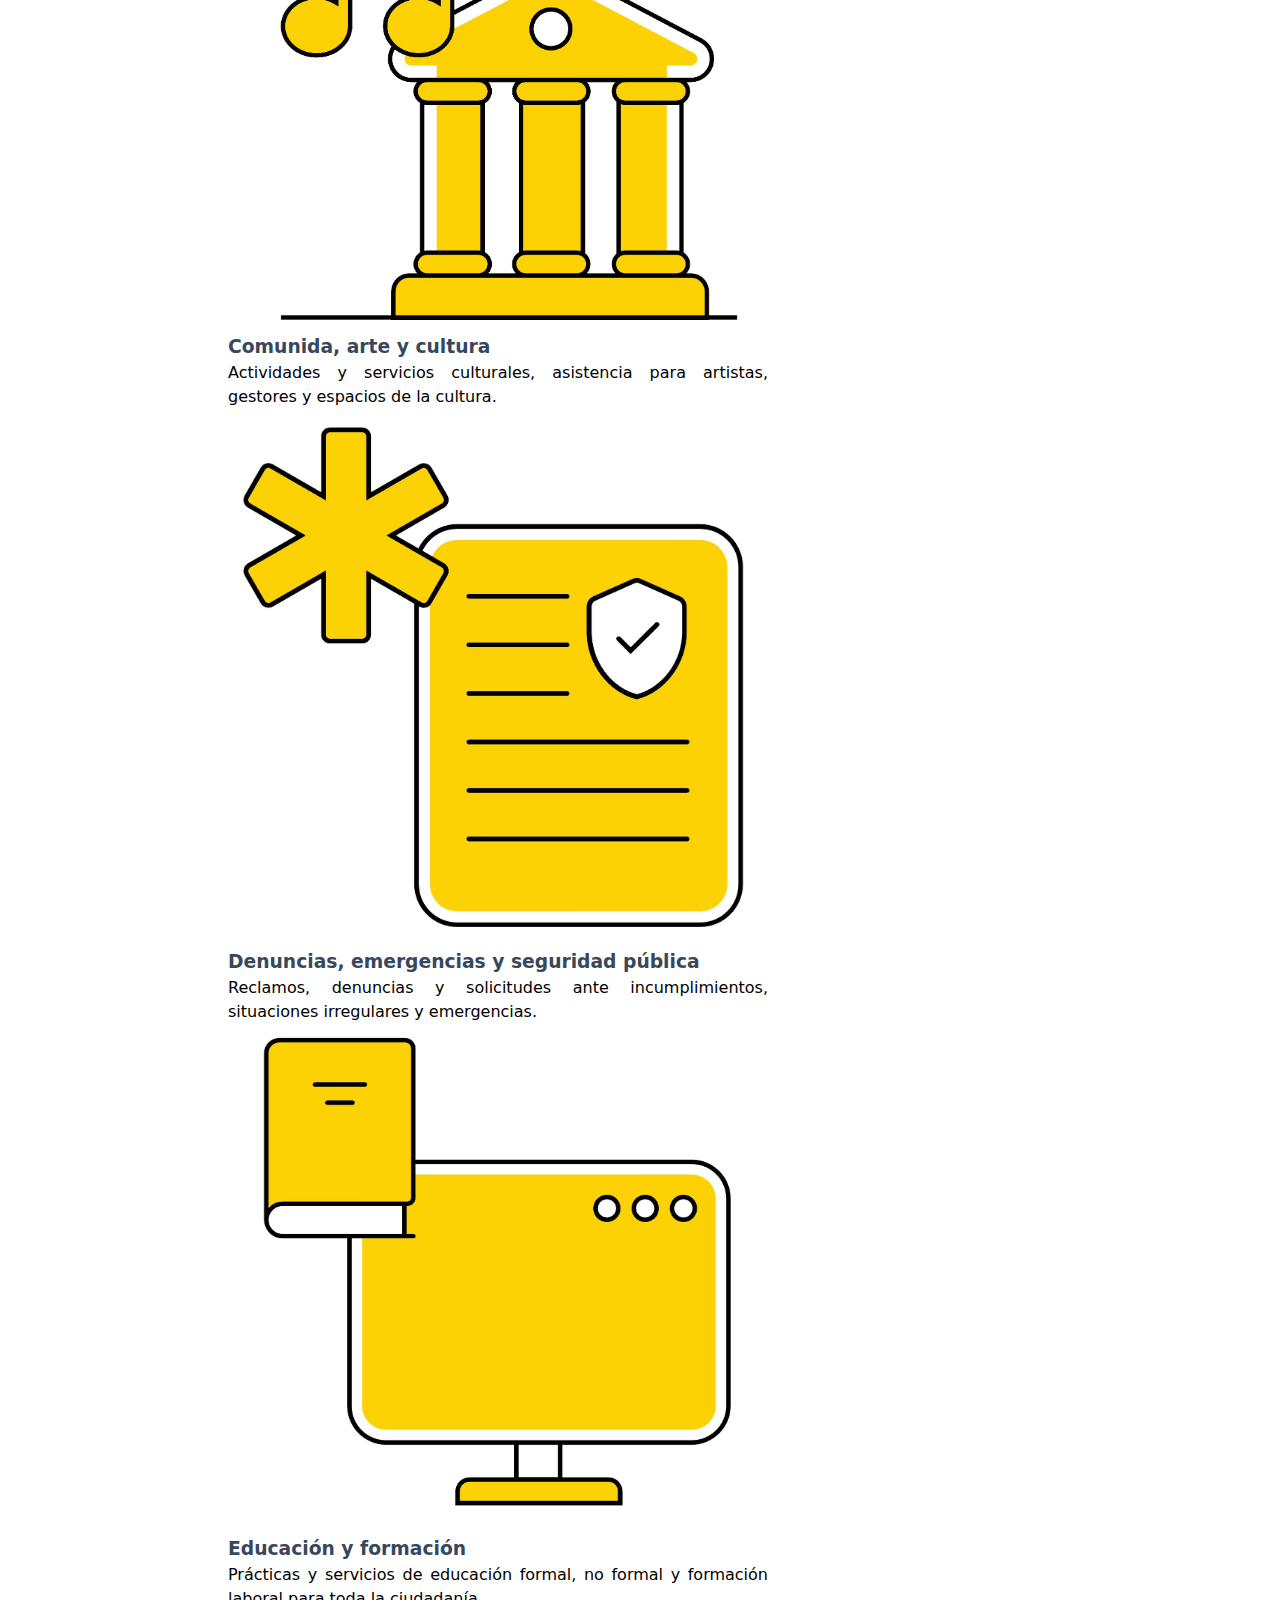
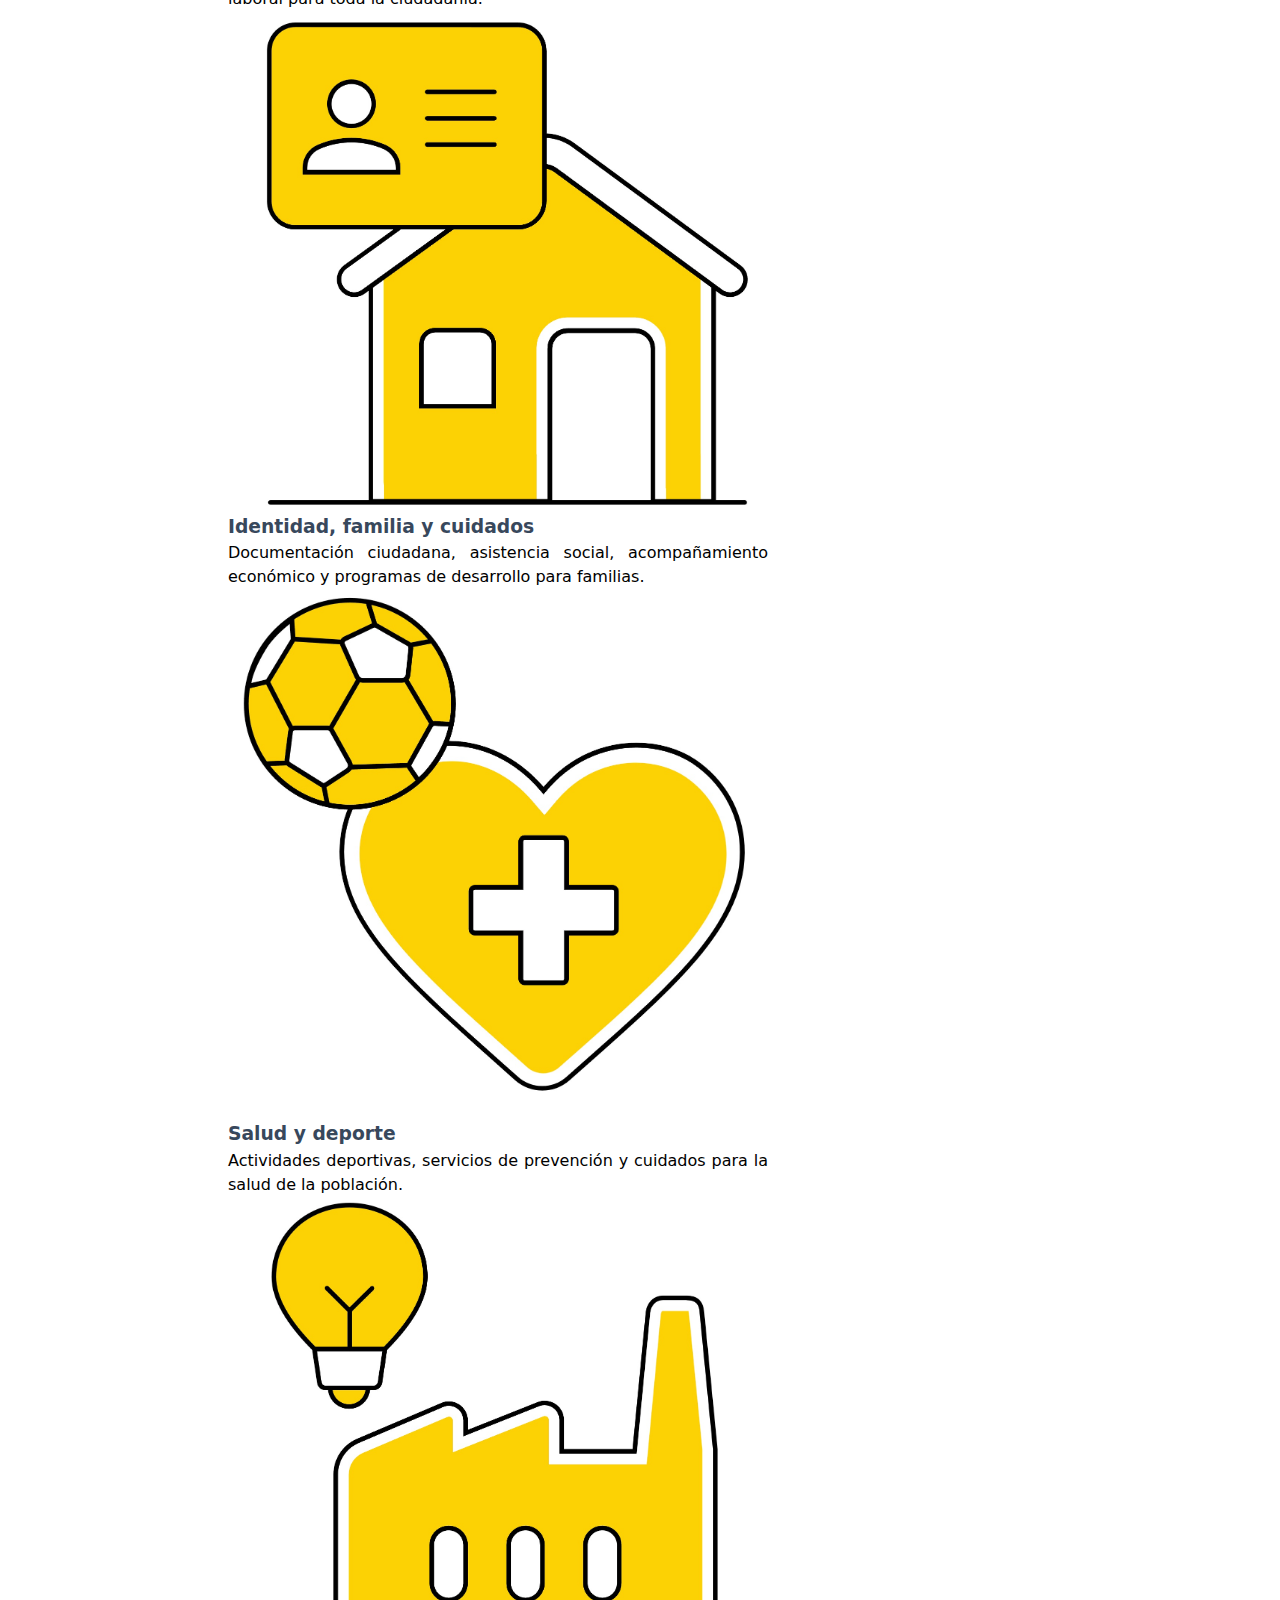
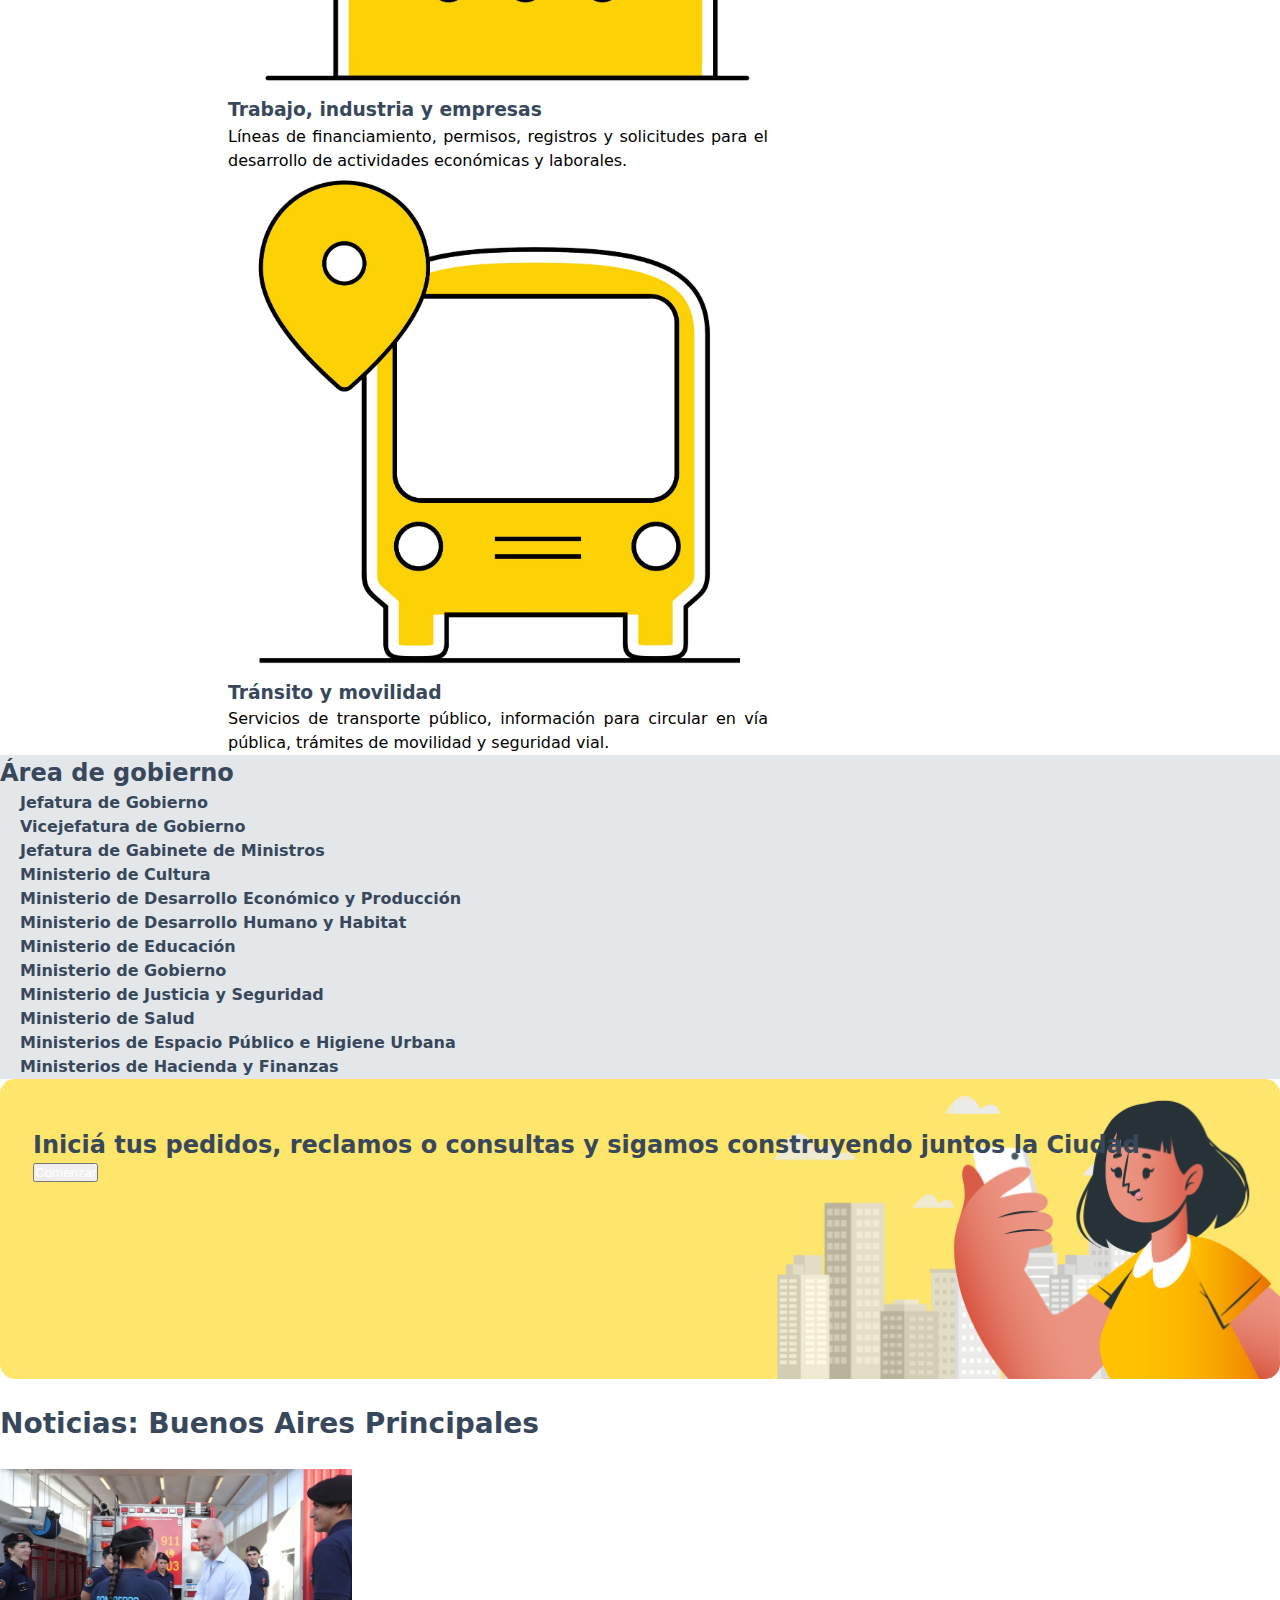
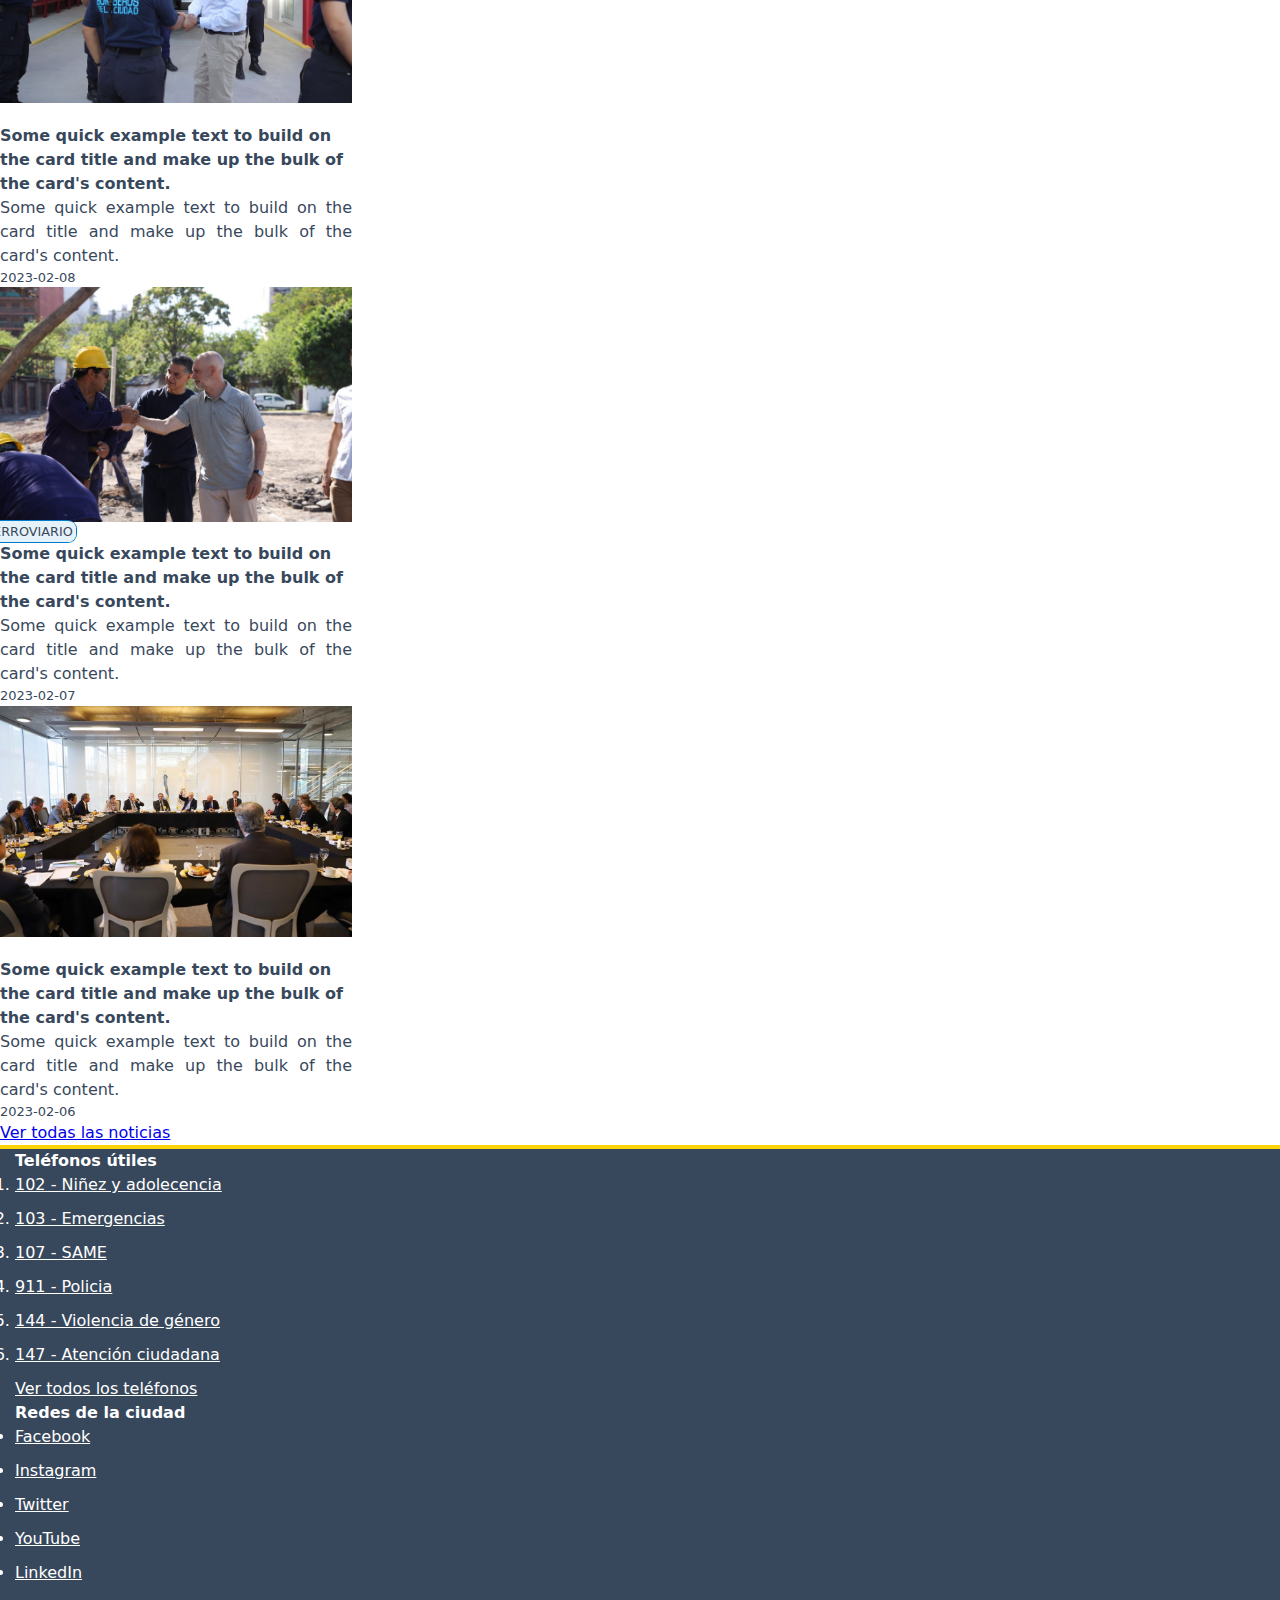
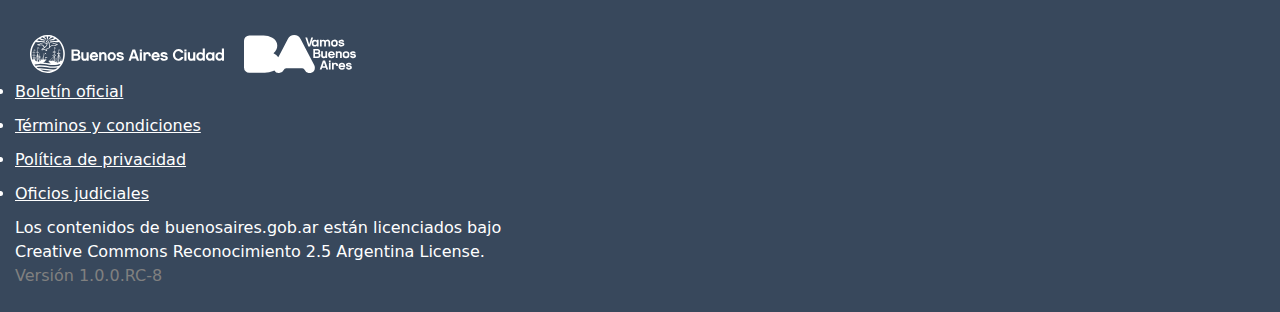
==== commit 2af52c22: "últimos cambios sección 3 y footer" ====
--- a/index.html
+++ b/index.html
@@ -431,7 +431,7 @@
 
   <footer>
     <div class="footerPadre">
-      <div class="footer">
+      <div class="footer container-fluid container-lg container-md container-md container-ms container-xl">
         <section>
           <div class="container-fluid">
             <div class="row">
@@ -450,9 +450,10 @@
               </ol>
             </nav>
             <a style="color:white" href="#"> Ver todos los teléfonos </a>
-        </section><br>
+        </section>
         <section>
-          <div class="container-fluid">
+          <div>
+          <div class="container-fluid" style="margin-bottom:40px;">
             <div class="row">
               <div class="col-xs-12 col-md-6 col-lg-4">
                 <h4>Redes de la ciudad</h4>
--- a/css/styles.css
+++ b/css/styles.css
@@ -180,24 +180,29 @@
 }
 
 .card-title {
-  text-align: justify;
-  font-size: 1.1rem;
-  font-weight: 600;
-  margin-top: 0.5rem;
-}
+  text-align:left;
+font-weight: 700;
+font-family: Nunito, Open Sans, system-ui, -apple-system, Segoe UI, Roboto, Helvetica Neue, Arial, Noto Sans, sans-serif, "Apple Color Emoji", "Segoe UI Emoji", Segoe UI Symbol, "Noto Color Emoji";
+color: #38485c !important;
+font-size: largeg;
+}
+
+
 
 .card-text {
   text-align: justify;
-  font-size: 1.rem;
+  font-size: 1rem;
 
 }
 
 .card-footer {
-  text-align: start;
+  font-size: medium;
+  
 }
 
 .card{
   flex-grow: 1;
+  padding: 0px !important;
 }
 
 .card-footer {
@@ -240,36 +245,30 @@
 }
 
 li {
-  padding: 15px;
+ padding-right: 15px;
+ padding-bottom: 10px;
 }
 
 
 .footerPadre {
   background-color:#38485c;
-  
-  
-  position: relative; /*cambia este valor a static para ver la diferencia*/
+  border-top: 0.25rem solid #fdd306;
+}
+.footer {
+
+  color: white;
   width: 100%;
-  height: 45%;
-  
-
-}
-.footer {
-  position: relative; /*cambia este valor a static para ver la diferencia*/
-  width: 60%;
-  height: 100%;
-  background-color: #38485c;
-  color: aliceblue;
-  
-  text-align: left;
-  top: 0px;
-  right: -450px;
-  
-  
-}
+    padding-right: 15px;
+    padding-left: 15px;
+    margin-right: auto;
+    margin-left: auto;
+}
+
+
 
 li a{
   color: white;
+  padding-bottom: 10px;
   }
    
 
@@ -292,10 +291,8 @@
   text-align: left;
   top: 0px;
   margin: -0px auto;
-  right: -300px;
-  
-  
-}
-
-
-
+  right: -100px;
+    
+}
+
+
